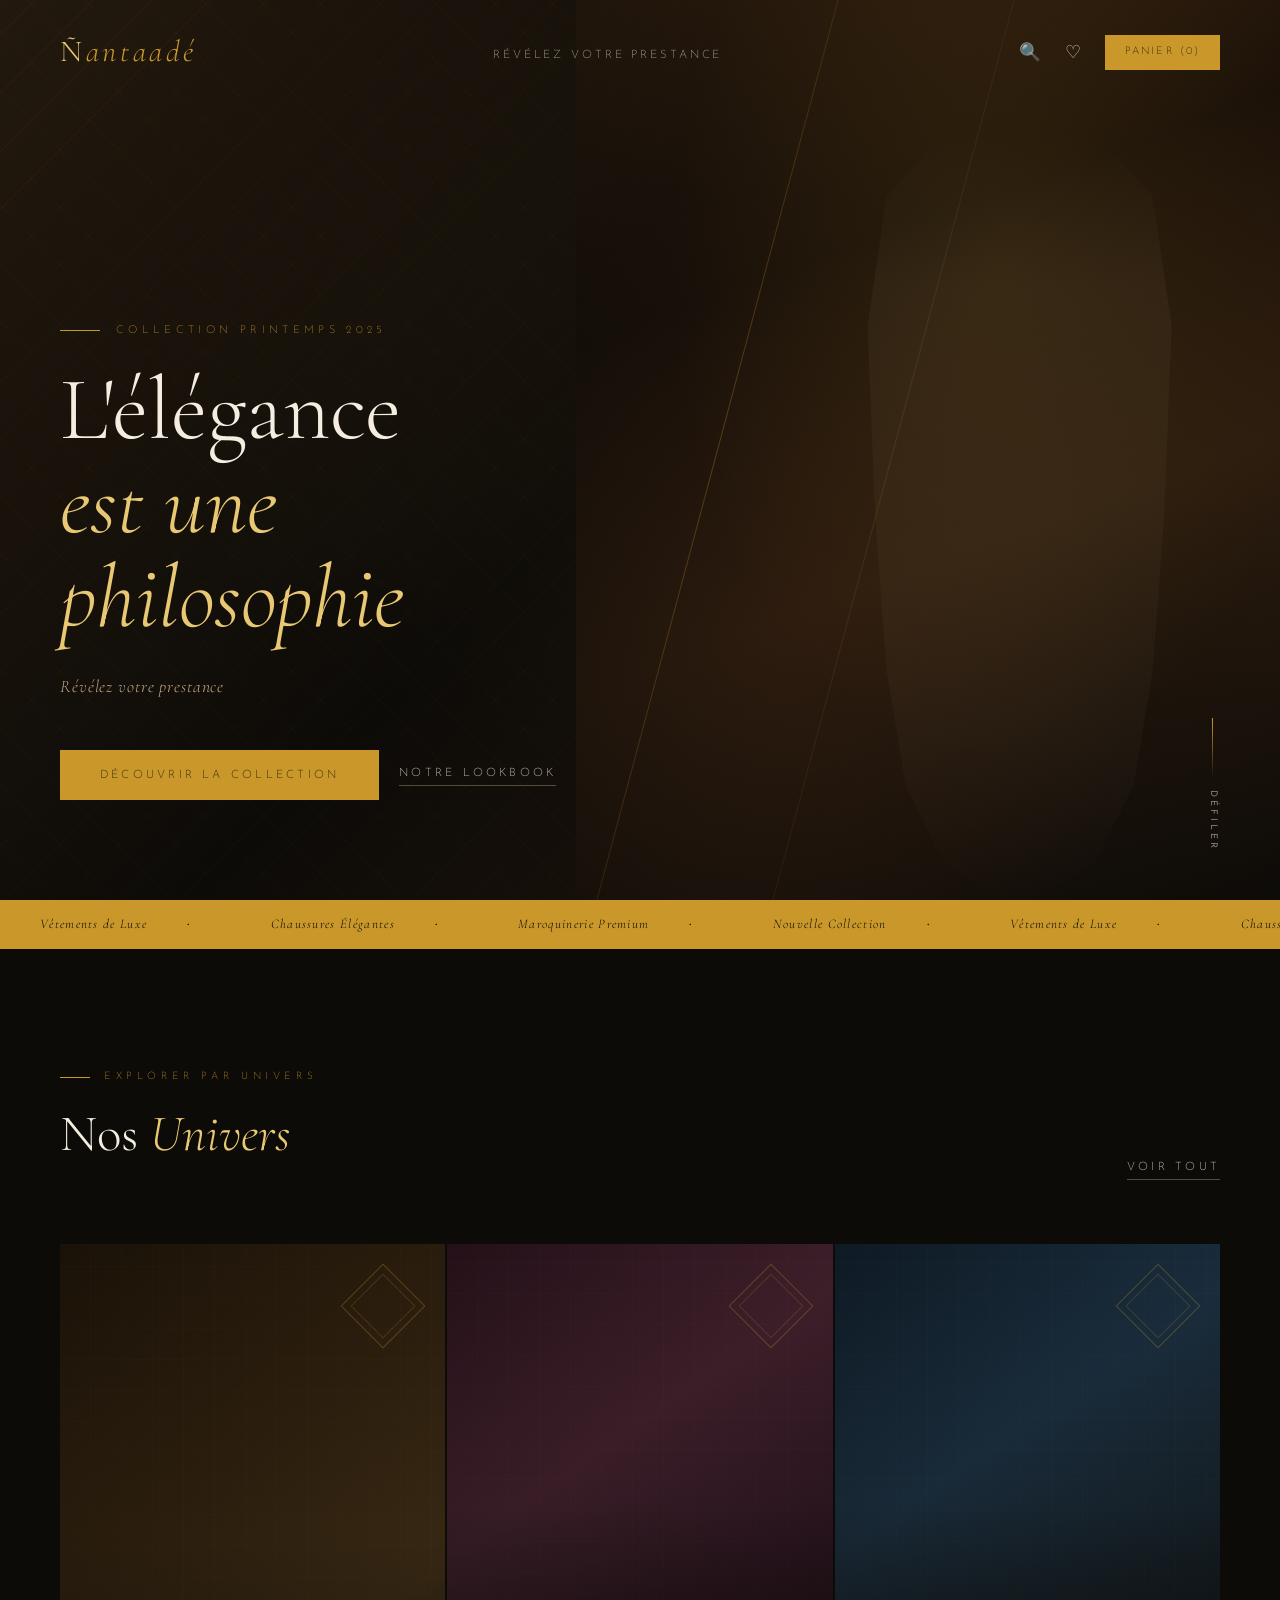
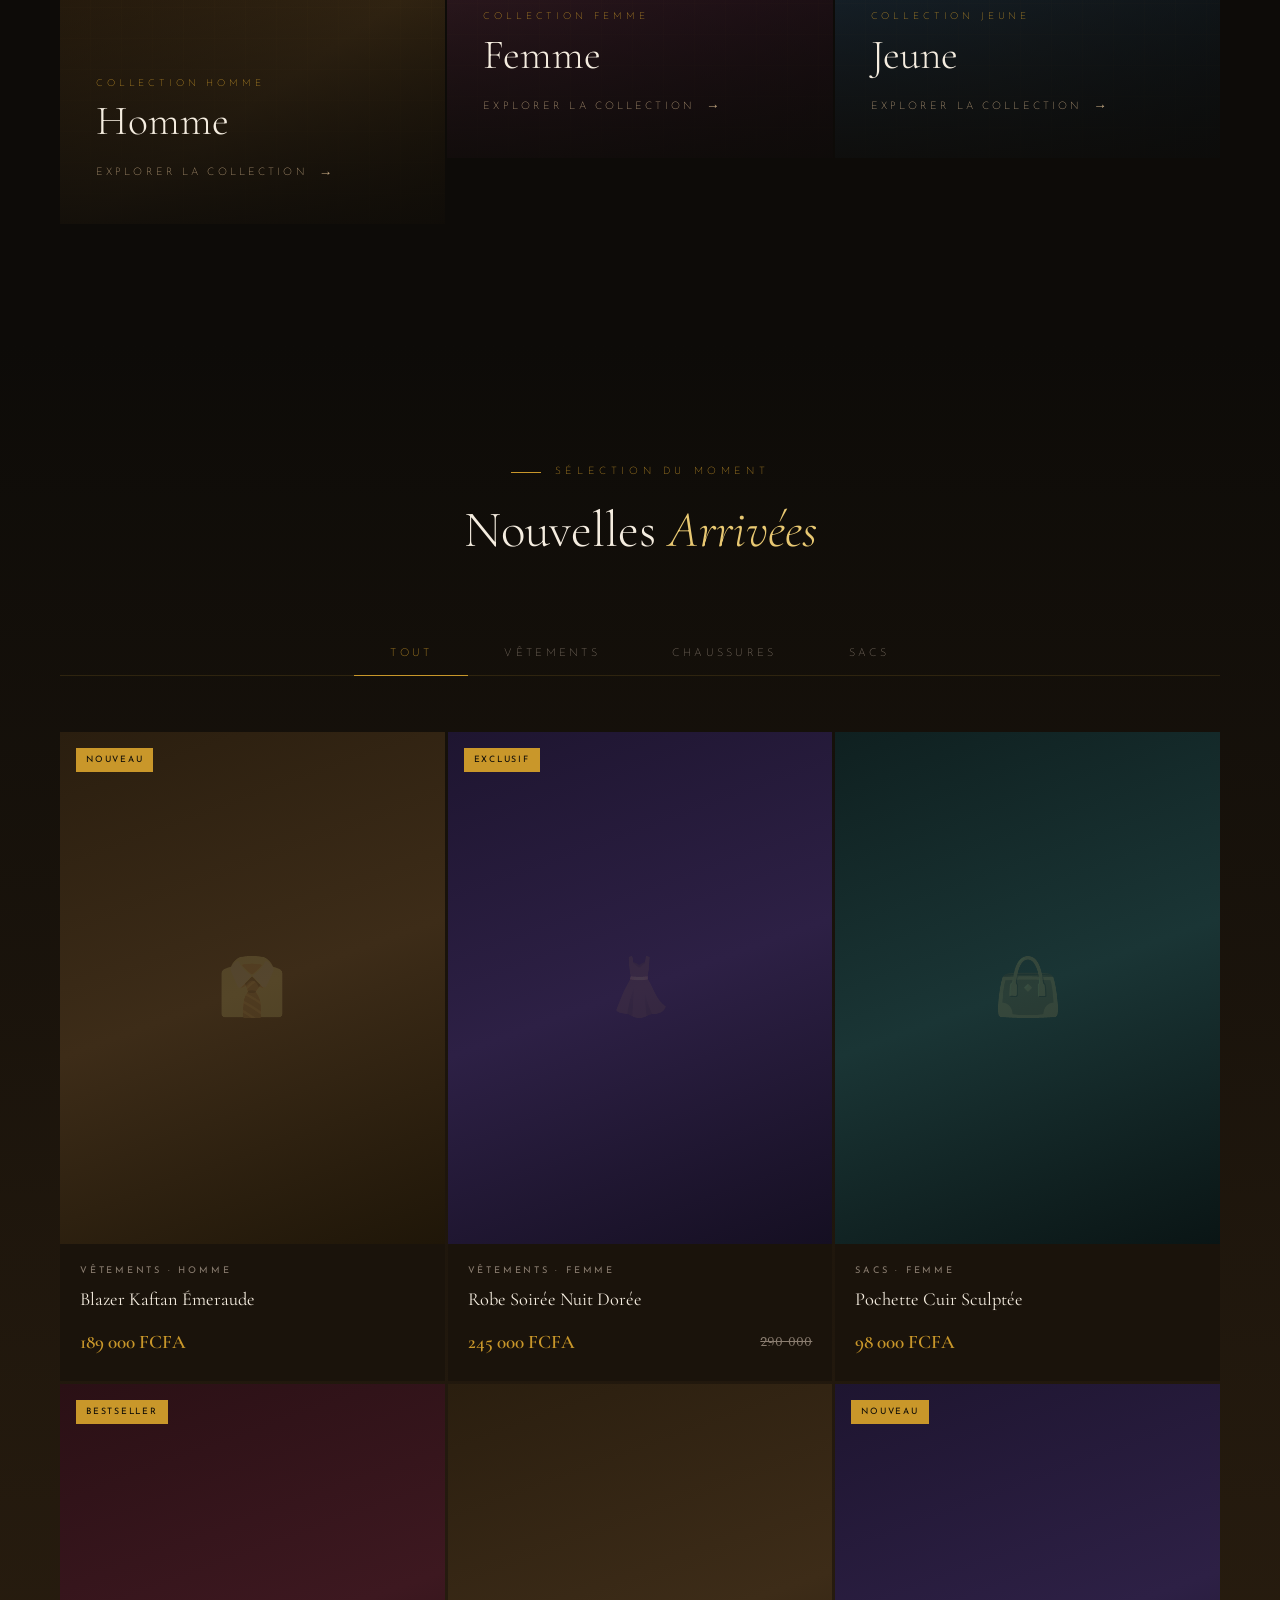
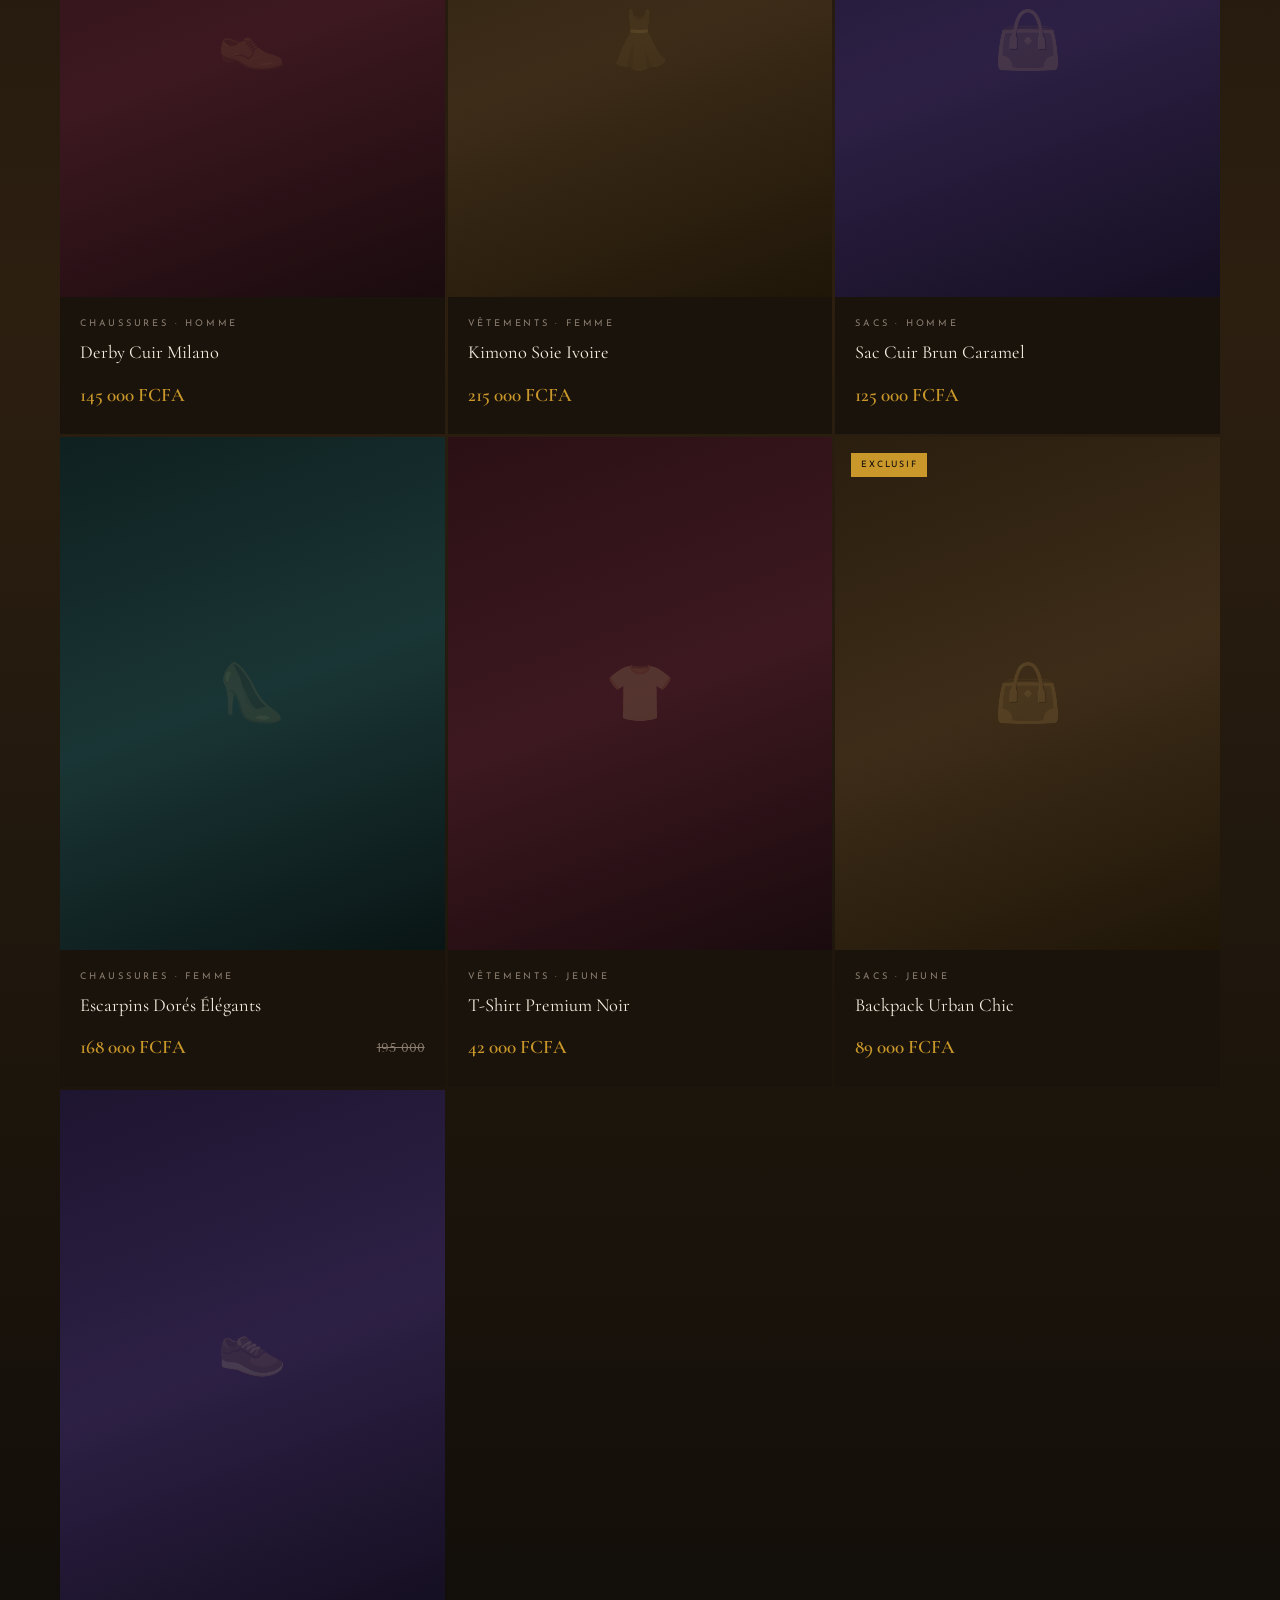
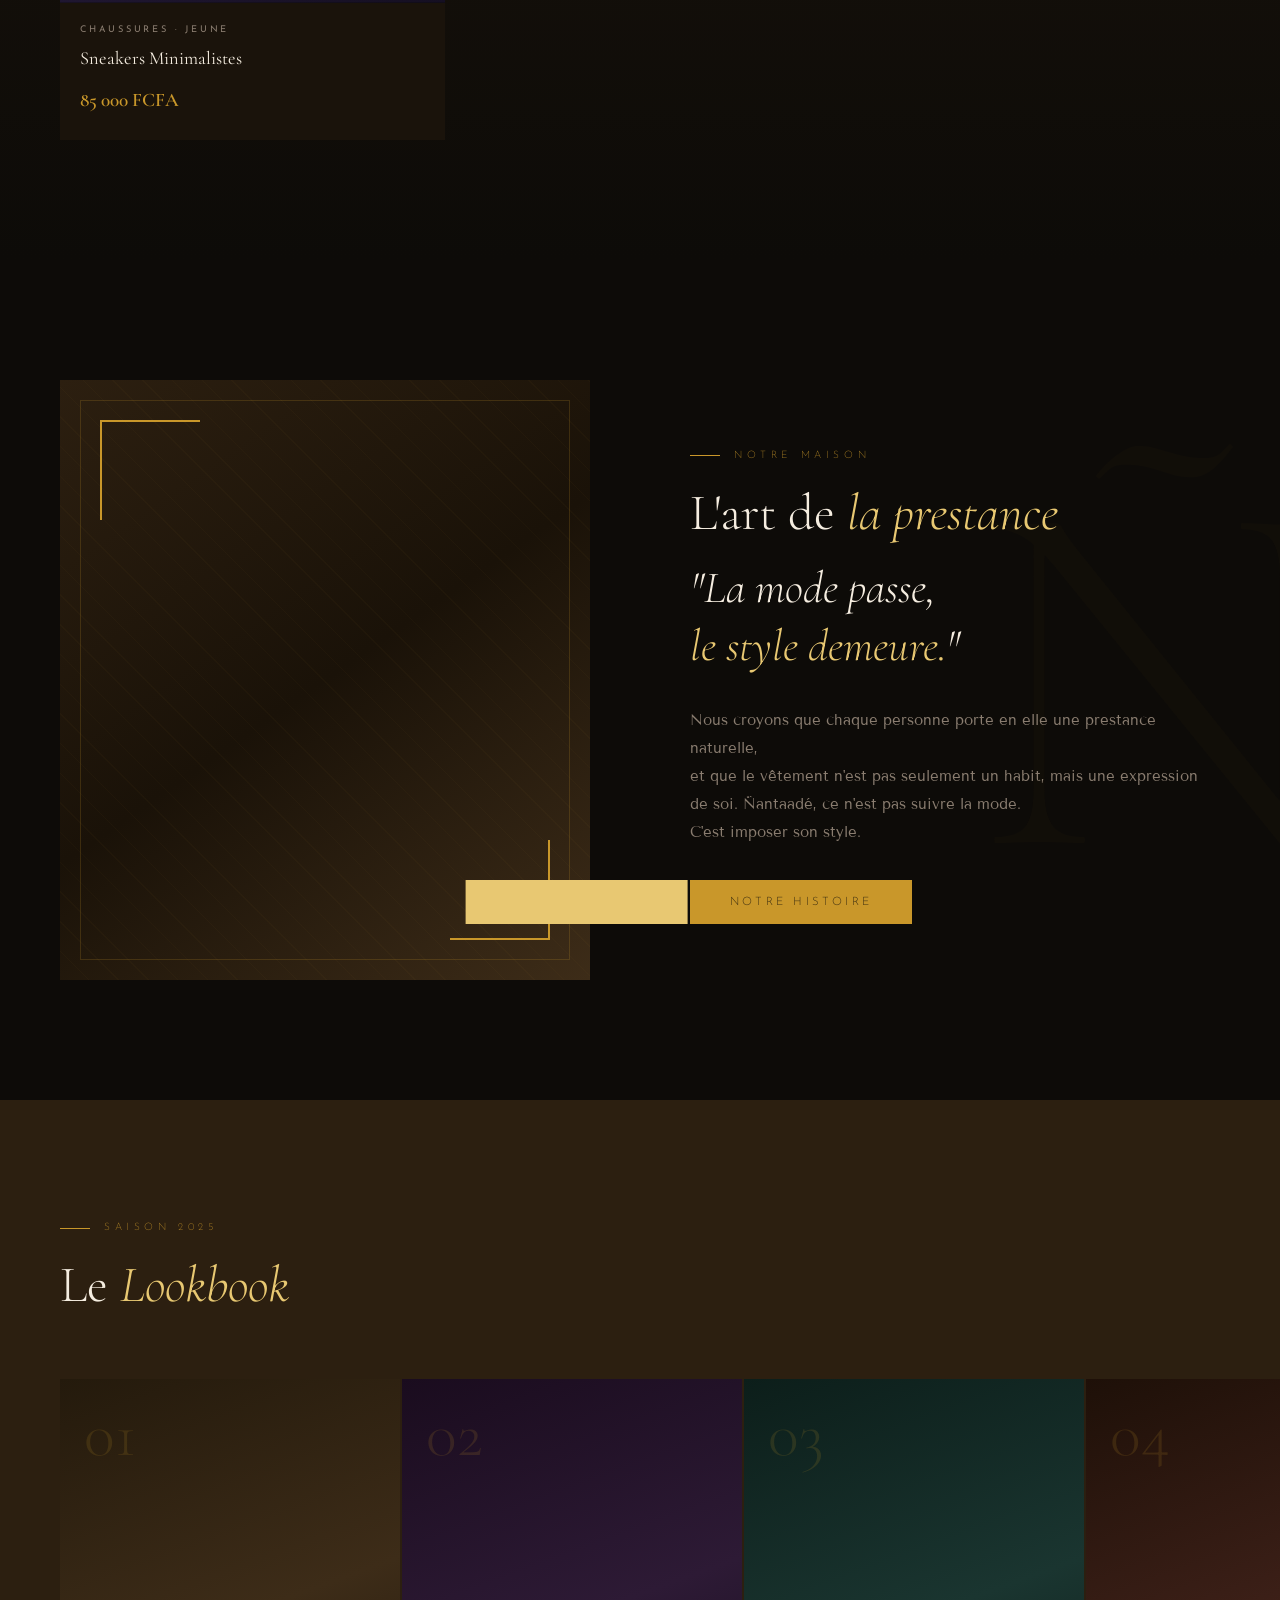
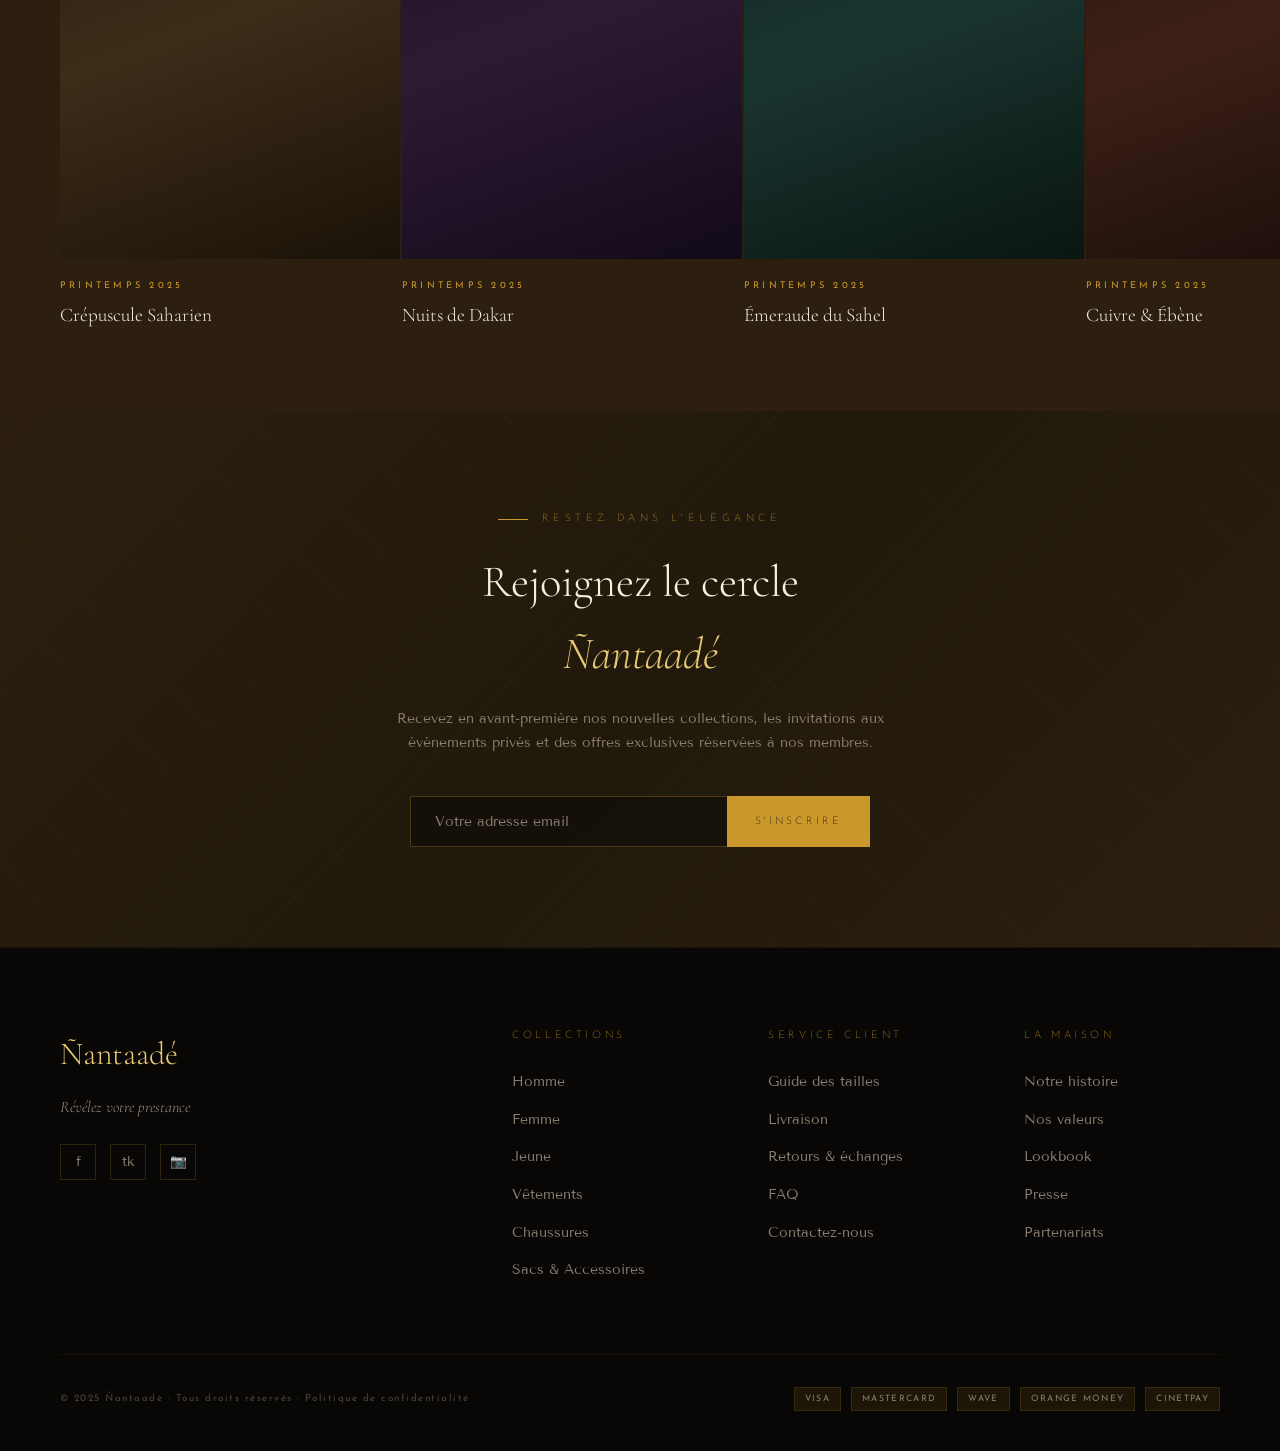
==== index.html @ 2504acd4 "Initial commit: Ñantaadé project" ====
<!DOCTYPE html>
<html lang="fr">
<head>
<meta charset="UTF-8">
<meta name="viewport" content="width=device-width, initial-scale=1.0">
<title>Ñantaadé — Révélez votre prestance</title>
<link href="https://fonts.googleapis.com/css2?family=Cormorant+Garamond:ital,wght@0,300;0,400;0,600;1,300;1,400&family=Tenor+Sans&family=Josefin+Sans:wght@100;200;300&display=swap" rel="stylesheet">
<link rel="stylesheet" href="css/base.css">
<link rel="stylesheet" href="css/main.css">
</head>
<body>

<!-- NAV -->

<!-- NAV -->
<nav id="navbar">
  <a href="#" class="nav-logo">Ñ<span>antaadé</span></a>
  <ul class="nav-links">
    <li><a href="#">Révélez votre prestance</a></li>
  </ul>
  <div class="nav-right">
    <span class="nav-icon">🔍</span>
    <span class="nav-icon">♡</span>
    <a href="#" class="nav-cart"><span>Panier (0)</span></a>
  </div>
</nav>

<!-- HERO -->
<section class="hero">
  <div class="hero-bg"></div>
  <div class="hero-pattern"></div>
  <div class="hero-visual">
    <div class="hero-silhouette"></div>
    <div class="hero-lines"></div>
  </div>
  <div class="hero-content">
    <div class="hero-label">Collection Printemps 2025</div>
    <h1 class="hero-title">
      L'élégance <em>est une<br>philosophie</em>
    </h1>
    <p class="hero-slogan">Révélez votre prestance</p>
    <div class="hero-ctas">
      <a href="#" class="btn-primary"><span>Découvrir la collection</span></a>
      <a href="#" class="btn-secondary">Notre lookbook</a>
    </div>
  </div>
  <div class="hero-scroll">
    <div class="scroll-line"></div>
    <span>Défiler</span>
  </div>
</section>

<!-- MARQUEE -->
<div class="marquee-band">
  <div class="marquee-track">
    <div class="marquee-item">Vêtements de Luxe</div>
    <div class="marquee-item">Chaussures Élégantes</div>
    <div class="marquee-item">Maroquinerie Premium</div>
    <div class="marquee-item">Nouvelle Collection</div>
    <div class="marquee-item">Vêtements de Luxe</div>
    <div class="marquee-item">Chaussures Élégantes</div>
    <div class="marquee-item">Maroquinerie Premium</div>
    <div class="marquee-item">Nouvelle Collection</div>
    <div class="marquee-item">Vêtements de Luxe</div>
    <div class="marquee-item">Chaussures Élégantes</div>
    <div class="marquee-item">Maroquinerie Premium</div>
    <div class="marquee-item">Nouvelle Collection</div>
  </div>
</div>

<!-- CATÉGORIES -->
<section class="categories" id="categories">
  <div class="categories-header">
    <div>
      <div class="section-label">Explorer par univers</div>
      <h2 class="section-title">Nos <em>Univers</em></h2>
    </div>
    <a href="#" class="btn-secondary">Voir tout</a>
  </div>
  <div class="categories-grid">
    <div class="cat-card">
      <div class="cat-bg cat-bg-homme"></div>
      <div class="cat-pattern"></div>
      <div class="cat-overlay"></div>
      <div class="cat-deco"></div>
      <div class="cat-content">
        <div class="cat-tag">Collection Homme</div>
        <div class="cat-name">Homme</div>
        <a href="#collection" class="cat-link" data-filter="homme">Explorer la collection</a>
      </div>
    </div>
    <div class="cat-card">
      <div class="cat-bg cat-bg-femme"></div>
      <div class="cat-pattern"></div>
      <div class="cat-overlay"></div>
      <div class="cat-deco"></div>
      <div class="cat-content">
        <div class="cat-tag">Collection Femme</div>
        <div class="cat-name">Femme</div>
        <a href="#collection" class="cat-link" data-filter="femme">Explorer la collection</a>
      </div>
    </div>
    <div class="cat-card">
      <div class="cat-bg cat-bg-jeune"></div>
      <div class="cat-pattern"></div>
      <div class="cat-overlay"></div>
      <div class="cat-deco"></div>
      <div class="cat-content">
        <div class="cat-tag">Collection Jeune</div>
        <div class="cat-name">Jeune</div>
        <a href="#collection" class="cat-link" data-filter="jeune">Explorer la collection</a>
      </div>
    </div>
  </div>
</section>

<!-- COLLECTION -->
<section class="collection" id="collection">
  <div class="collection-header">
    <div class="section-label" style="justify-content:center">Sélection du moment</div>
    <h2 class="section-title">Nouvelles <em>Arrivées</em></h2>
  </div>
  <div class="collection-tabs">
    <button class="tab-btn active" onclick="setTab(this)" data-category="tout">Tout</button>
    <button class="tab-btn" onclick="setTab(this)" data-category="vetements">Vêtements</button>
    <button class="tab-btn" onclick="setTab(this)" data-category="chaussures">Chaussures</button>
    <button class="tab-btn" onclick="setTab(this)" data-category="sacs">Sacs</button>
  </div>
  <div class="products-grid" id="products-grid">
    <div class="product-card" data-category="vetements" data-gender="homme" id="product-1">
      <div class="product-img">
        <div class="product-img-bg p1"></div>
        <div class="product-icon">👔</div>
        <div class="product-badge">Nouveau</div>
        <div class="product-quick"><span>Aperçu rapide</span></div>
      </div>
      <div class="product-info">
        <div class="product-cat">Vêtements · Homme</div>
        <div class="product-name">Blazer Kaftan Émeraude</div>
        <div class="product-price">
          <span class="price-main">189 000 FCFA</span>
        </div>
      </div>
    </div>
    <div class="product-card" data-category="vetements" data-gender="femme" id="product-2">
      <div class="product-img">
        <div class="product-img-bg p2"></div>
        <div class="product-icon">👗</div>
        <div class="product-badge">Exclusif</div>
        <div class="product-quick"><span>Aperçu rapide</span></div>
      </div>
      <div class="product-info">
        <div class="product-cat">Vêtements · Femme</div>
        <div class="product-name">Robe Soirée Nuit Dorée</div>
        <div class="product-price">
          <span class="price-main">245 000 FCFA</span>
          <span class="price-old">290 000</span>
        </div>
      </div>
    </div>
    <div class="product-card" data-category="sacs" data-gender="femme" id="product-3">
      <div class="product-img">
        <div class="product-img-bg p3"></div>
        <div class="product-icon">👜</div>
        <div class="product-quick"><span>Aperçu rapide</span></div>
      </div>
      <div class="product-info">
        <div class="product-cat">Sacs · Femme</div>
        <div class="product-name">Pochette Cuir Sculptée</div>
        <div class="product-price">
          <span class="price-main">98 000 FCFA</span>
        </div>
      </div>
    </div>
    <div class="product-card" data-category="chaussures" data-gender="homme" id="product-4">
      <div class="product-img">
        <div class="product-img-bg p4"></div>
        <div class="product-icon">👞</div>
        <div class="product-badge">Bestseller</div>
        <div class="product-quick"><span>Aperçu rapide</span></div>
      </div>
      <div class="product-info">
        <div class="product-cat">Chaussures · Homme</div>
        <div class="product-name">Derby Cuir Milano</div>
        <div class="product-price">
          <span class="price-main">145 000 FCFA</span>
        </div>
      </div>
    </div>
    <div class="product-card" data-category="vetements" data-gender="femme" id="product-5">
      <div class="product-img">
        <div class="product-img-bg p1"></div>
        <div class="product-icon">👗</div>
        <div class="product-quick"><span>Aperçu rapide</span></div>
      </div>
      <div class="product-info">
        <div class="product-cat">Vêtements · Femme</div>
        <div class="product-name">Kimono Soie Ivoire</div>
        <div class="product-price">
          <span class="price-main">215 000 FCFA</span>
        </div>
      </div>
    </div>
    <div class="product-card" data-category="sacs" data-gender="homme" id="product-6">
      <div class="product-img">
        <div class="product-img-bg p2"></div>
        <div class="product-icon">👜</div>
        <div class="product-badge">Nouveau</div>
        <div class="product-quick"><span>Aperçu rapide</span></div>
      </div>
      <div class="product-info">
        <div class="product-cat">Sacs · Homme</div>
        <div class="product-name">Sac Cuir Brun Caramel</div>
        <div class="product-price">
          <span class="price-main">125 000 FCFA</span>
        </div>
      </div>
    </div>
    <div class="product-card" data-category="chaussures" data-gender="femme" id="product-7">
      <div class="product-img">
        <div class="product-img-bg p3"></div>
        <div class="product-icon">👠</div>
        <div class="product-quick"><span>Aperçu rapide</span></div>
      </div>
      <div class="product-info">
        <div class="product-cat">Chaussures · Femme</div>
        <div class="product-name">Escarpins Dorés Élégants</div>
        <div class="product-price">
          <span class="price-main">168 000 FCFA</span>
          <span class="price-old">195 000</span>
        </div>
      </div>
    </div>
    <div class="product-card" data-category="vetements" data-gender="jeune" id="product-8">
      <div class="product-img">
        <div class="product-img-bg p4"></div>
        <div class="product-icon">👕</div>
        <div class="product-quick"><span>Aperçu rapide</span></div>
      </div>
      <div class="product-info">
        <div class="product-cat">Vêtements · Jeune</div>
        <div class="product-name">T-Shirt Premium Noir</div>
        <div class="product-price">
          <span class="price-main">42 000 FCFA</span>
        </div>
      </div>
    </div>
    <div class="product-card" data-category="sacs" data-gender="jeune" id="product-9">
      <div class="product-img">
        <div class="product-img-bg p1"></div>
        <div class="product-icon">👜</div>
        <div class="product-badge">Exclusif</div>
        <div class="product-quick"><span>Aperçu rapide</span></div>
      </div>
      <div class="product-info">
        <div class="product-cat">Sacs · Jeune</div>
        <div class="product-name">Backpack Urban Chic</div>
        <div class="product-price">
          <span class="price-main">89 000 FCFA</span>
        </div>
      </div>
    </div>
    <div class="product-card" data-category="chaussures" data-gender="jeune" id="product-10">
      <div class="product-img">
        <div class="product-img-bg p2"></div>
        <div class="product-icon">👟</div>
        <div class="product-quick"><span>Aperçu rapide</span></div>
      </div>
      <div class="product-info">
        <div class="product-cat">Chaussures · Jeune</div>
        <div class="product-name">Sneakers Minimalistes</div>
        <div class="product-price">
          <span class="price-main">85 000 FCFA</span>
        </div>
      </div>
    </div>
  </div>
</section>

<!-- BRAND STORY -->
<section class="brand-story" id="brand-story">
  <div class="story-visual">
    <div class="story-frame">
      <div class="story-frame-pattern"></div>
      <div class="story-frame-br"></div>
    </div>
    <div class="story-accent"></div>
  </div>
  <div class="story-text">
    <div class="section-label">Notre Maison</div>
    <h2 class="section-title">L'art de <em>la prestance</em></h2>
    <p class="story-quote">
      "La mode passe,<br><em>le style demeure.</em>"
    </p>
    <p class="story-body">
      Nous croyons que chaque personne porte en elle une prestance naturelle,<br>et que le vêtement n'est pas seulement un habit, mais une expression de soi. Ñantaadé, ce n'est pas suivre la mode.<br>C'est imposer son style.
    </p>
    <a href="#" class="btn-primary"><span>Notre histoire</span></a>
  </div>
</section>

<!-- LOOKBOOK -->
<section class="lookbook" id="lookbook">
  <div class="lookbook-header">
    <div class="section-label">Saison 2025</div>
    <h2 class="section-title">Le <em>Lookbook</em></h2>
  </div>
  <div class="lookbook-scroll">
    <div class="look-item">
      <div class="look-img">
        <div class="look-img-bg l1"></div>
        <div class="look-number">01</div>
        <div class="look-overlay"></div>
      </div>
      <div class="look-info">
        <div class="look-season">Printemps 2025</div>
        <div class="look-title">Crépuscule Saharien</div>
      </div>
    </div>
    <div class="look-item">
      <div class="look-img">
        <div class="look-img-bg l2"></div>
        <div class="look-number">02</div>
        <div class="look-overlay"></div>
      </div>
      <div class="look-info">
        <div class="look-season">Printemps 2025</div>
        <div class="look-title">Nuits de Dakar</div>
      </div>
    </div>
    <div class="look-item">
      <div class="look-img">
        <div class="look-img-bg l3"></div>
        <div class="look-number">03</div>
        <div class="look-overlay"></div>
      </div>
      <div class="look-info">
        <div class="look-season">Printemps 2025</div>
        <div class="look-title">Émeraude du Sahel</div>
      </div>
    </div>
    <div class="look-item">
      <div class="look-img">
        <div class="look-img-bg l4"></div>
        <div class="look-number">04</div>
        <div class="look-overlay"></div>
      </div>
      <div class="look-info">
        <div class="look-season">Printemps 2025</div>
        <div class="look-title">Cuivre & Ébène</div>
      </div>
    </div>
    <div class="look-item">
      <div class="look-img">
        <div class="look-img-bg l5"></div>
        <div class="look-number">05</div>
        <div class="look-overlay"></div>
      </div>
      <div class="look-info">
        <div class="look-season">Printemps 2025</div>
        <div class="look-title">Minuit Atlantique</div>
      </div>
    </div>
  </div>
</section>

<!-- NEWSLETTER -->
<section class="newsletter">
  <div class="newsletter-content">
    <div class="section-label" style="justify-content:center">Restez dans l'élégance</div>
    <h2 class="newsletter-title">Rejoignez le cercle<br><em style="font-style:italic;color:var(--or-clair)">Ñantaadé</em></h2>
    <p class="newsletter-sub">Recevez en avant-première nos nouvelles collections, les invitations aux événements privés et des offres exclusives réservées à nos membres.</p>
    <div class="newsletter-form">
      <input type="email" class="newsletter-input" placeholder="Votre adresse email">
      <button class="newsletter-btn">S'inscrire</button>
    </div>
  </div>
</section>

<!-- FOOTER -->
<footer>
  <div class="footer-top">
    <div class="footer-logo-block">
      <span class="footer-logo">Ñantaadé</span>
      <p class="footer-slogan">Révélez votre prestance</p>
      <div class="footer-social">
        <a href="https://facebook.com/share/17MYJZ6zmm/?mibextid=wwXIfr" class="social-link">f</a>
        <a href="https://www.tiktok.com/@nantaade?is_from_webapp=1&sender_device=pc" class="social-link">tk</a>
        <a href="https://www.instagram.com/nantaade_sn?igsh=NGMzZGRnajU5eXNn&utm_source=qr" class="social-link">📷</a>
      </div>
    </div>
    <div>
      <div class="footer-col-title">Collections</div>
      <ul class="footer-links">
        <li><a href="#">Homme</a></li>
        <li><a href="#">Femme</a></li>
        <li><a href="#">Jeune</a></li>
        <li><a href="#">Vêtements</a></li>
        <li><a href="#">Chaussures</a></li>
        <li><a href="#">Sacs & Accessoires</a></li>
      </ul>
    </div>
    <div>
      <div class="footer-col-title">Service Client</div>
      <ul class="footer-links">
        <li><a href="#">Guide des tailles</a></li>
        <li><a href="#">Livraison</a></li>
        <li><a href="#">Retours & échanges</a></li>
        <li><a href="#">FAQ</a></li>
        <li><a href="#">Contactez-nous</a></li>
      </ul>
    </div>
    <div>
      <div class="footer-col-title">La Maison</div>
      <ul class="footer-links">
        <li><a href="#">Notre histoire</a></li>
        <li><a href="#">Nos valeurs</a></li>
        <li><a href="#">Lookbook</a></li>
        <li><a href="#">Presse</a></li>
        <li><a href="#">Partenariats</a></li>
      </ul>
    </div>
  </div>
  <div class="footer-bottom">
    <span class="footer-copy">© 2025 Ñantaadé · Tous droits réservés · Politique de confidentialité</span>
    <div class="footer-payment">
      <span class="payment-badge">Visa</span>
      <span class="payment-badge">Mastercard</span>
      <span class="payment-badge">Wave</span>
      <span class="payment-badge">Orange Money</span>
      <span class="payment-badge">Cinetpay</span>
    </div>
  </div>
</footer>

<script src="js/main.js"></script>
</body>
</html>
---- css/base.css ----
/* ============================================================
   ÑANTAADÉ — Base Styles & Design Tokens
   ============================================================ */

*, *::before, *::after { box-sizing: border-box; margin: 0; padding: 0; }

:root {
  /* Palette */
  --noir:       #0d0b08;
  --terre:      #2c1f10;
  --sable:      #c4a882;
  --or:         #c9972a;
  --or-clair:   #e8c872;
  --creme:      #f5ede0;
  --blanc:      #faf8f4;
  --gris-chaud: #8a7d70;
  --accent:     #b05c2a;
  --danger:     #c0392b;
  --success:    #2e7d52;

  /* Typography */
  --font-display: 'Cormorant Garamond', Georgia, serif;
  --font-ui:      'Josefin Sans', 'Helvetica Neue', sans-serif;
  --font-body:    'Tenor Sans', Georgia, serif;

  /* Spacing */
  --space-xs:  8px;
  --space-sm:  16px;
  --space-md:  32px;
  --space-lg:  60px;
  --space-xl:  120px;

  /* Transitions */
  --ease-out:  cubic-bezier(0.16, 1, 0.3, 1);
  --ease-in:   cubic-bezier(0.7, 0, 0.84, 0);
  --duration:  0.4s;

  /* Z-index layers */
  --z-base:    1;
  --z-nav:     1000;
  --z-drawer:  4000;
  --z-overlay: 3999;
  --z-modal:   4500;
  --z-toast:   5000;
  --z-cursor:  9999;
}

html {
  scroll-behavior: smooth;
  -webkit-text-size-adjust: 100%;
}

body {
  background: var(--noir);
  color: var(--creme);
  font-family: var(--font-body);
  font-size: 16px;
  line-height: 1.6;
  overflow-x: hidden;
  -webkit-font-smoothing: antialiased;
  -moz-osx-font-smoothing: grayscale;
}

/* ---- Scrollbar ---- */
::-webkit-scrollbar { width: 6px; height: 6px; }
::-webkit-scrollbar-track { background: var(--noir); }
::-webkit-scrollbar-thumb { background: rgba(201,151,42,0.3); border-radius: 3px; }
::-webkit-scrollbar-thumb:hover { background: var(--or); }

/* ---- Selection ---- */
::selection { background: rgba(201,151,42,0.25); color: var(--or-clair); }

/* ---- Focus visible ---- */
:focus-visible {
  outline: 1px solid var(--or);
  outline-offset: 3px;
}

/* ---- Images ---- */
img {
  max-width: 100%;
  height: auto;
  display: block;
  object-fit: cover;
}

/* ---- Buttons reset ---- */
button { font-family: inherit; }
a { text-decoration: none; }

/* ---- Utility classes ---- */
.sr-only {
  position: absolute; width: 1px; height: 1px;
  padding: 0; margin: -1px; overflow: hidden;
  clip: rect(0,0,0,0); border: 0;
}
.no-scroll { overflow: hidden; }
.text-or { color: var(--or); }
.text-or-clair { color: var(--or-clair); }
.text-gris { color: var(--gris-chaud); }
---- css/main.css ----
/* ============================================================
   ÑANTAADÉ — Main Styles & Layout
   ============================================================ */

/* NAV */
nav {
  position: fixed; top: 0; left: 0; right: 0;
  z-index: 1000;
  display: flex; align-items: center; justify-content: space-between;
  padding: 28px 60px;
  mix-blend-mode: normal;
  transition: background 0.5s, padding 0.4s, backdrop-filter 0.5s;
}
nav.scrolled {
  background: rgba(13,11,8,0.92);
  backdrop-filter: blur(20px);
  padding: 18px 60px;
  border-bottom: 1px solid rgba(201,151,42,0.15);
}
.nav-logo {
  font-family: 'Cormorant Garamond', serif;
  font-size: 1.9rem;
  font-weight: 300;
  letter-spacing: 0.12em;
  color: var(--or-clair);
  text-decoration: none;
  cursor: pointer;
}
.nav-logo span { font-style: italic; color: var(--or); }
.nav-links {
  display: flex; gap: 42px;
  list-style: none;
}
.nav-links a {
  font-family: 'Josefin Sans', sans-serif;
  font-size: 0.72rem;
  font-weight: 200;
  letter-spacing: 0.25em;
  text-transform: uppercase;
  color: var(--creme);
  text-decoration: none;
  opacity: 0.8;
  transition: opacity 0.3s, color 0.3s;
  position: relative;
  cursor: pointer;
}
.nav-links a::after {
  content: '';
  position: absolute; bottom: -4px; left: 0; right: 0;
  height: 1px; background: var(--or);
  transform: scaleX(0);
  transition: transform 0.3s;
  pointer-events: none;
}
.nav-links a:hover { opacity: 1; color: var(--or-clair); }
.nav-links a:hover::after { transform: scaleX(1); }
.nav-right {
  display: flex; align-items: center; gap: 24px;
}
.nav-icon {
  color: var(--creme); opacity: 0.8;
  font-size: 1.1rem; cursor: pointer;
  transition: color 0.3s, opacity 0.3s;
}
.nav-icon:hover { color: var(--or); opacity: 1; }
.nav-cart {
  font-family: 'Josefin Sans', sans-serif;
  font-size: 0.65rem;
  font-weight: 200;
  letter-spacing: 0.2em;
  text-transform: uppercase;
  color: var(--noir);
  background: var(--or);
  padding: 9px 20px;
  text-decoration: none;
  transition: background 0.3s;
  cursor: pointer;
}
.nav-cart:hover { background: var(--or-clair); }

/* HERO */
.hero {
  height: 100vh;
  position: relative;
  display: flex; align-items: flex-end;
  overflow: hidden;
}
.hero-bg {
  position: absolute; inset: 0;
  background:
    linear-gradient(135deg, rgba(44,31,16,0.7) 0%, rgba(13,11,8,0.4) 50%, rgba(176,92,42,0.15) 100%),
    radial-gradient(ellipse at 70% 40%, rgba(201,151,42,0.08) 0%, transparent 60%);
  pointer-events: none;
}
.hero-pattern {
  position: absolute; inset: 0;
  background-image:
    repeating-linear-gradient(45deg, transparent, transparent 40px, rgba(201,151,42,0.03) 40px, rgba(201,151,42,0.03) 41px),
    repeating-linear-gradient(-45deg, transparent, transparent 40px, rgba(201,151,42,0.03) 40px, rgba(201,151,42,0.03) 41px);
  pointer-events: none;
}
.hero-visual {
  position: absolute; top: 0; right: 0;
  width: 55%; height: 100%;
  background:
    linear-gradient(to left, transparent 0%, rgba(13,11,8,0.6) 100%),
    linear-gradient(160deg, #3d2510 0%, #1a1008 30%, #2c1c0e 60%, #0d0b08 100%);
  overflow: hidden;
}
.hero-visual::before {
  content: '';
  position: absolute; inset: 0;
  background: 
    radial-gradient(ellipse at 60% 30%, rgba(201,151,42,0.12) 0%, transparent 55%),
    radial-gradient(ellipse at 30% 70%, rgba(176,92,42,0.1) 0%, transparent 50%);
  pointer-events: none;
}
.hero-silhouette {
  position: absolute;
  bottom: 0; right: 10%;
  width: 380px; height: 85%;
  background: linear-gradient(to bottom, transparent 0%, rgba(196,168,130,0.06) 20%, rgba(196,168,130,0.04) 80%, transparent 100%);
  clip-path: polygon(30% 0%, 70% 0%, 85% 8%, 90% 25%, 88% 50%, 85% 70%, 80% 85%, 70% 95%, 55% 100%, 45% 100%, 30% 95%, 20% 85%, 15% 70%, 12% 50%, 10% 25%, 15% 8%);
  pointer-events: none;
}
.hero-lines {
  position: absolute; top: 0; left: 0; right: 0; bottom: 0;
  overflow: hidden;
}
.hero-lines::before {
  content: '';
  position: absolute;
  top: -50%; left: 20%;
  width: 1px; height: 200%;
  background: linear-gradient(to bottom, transparent, rgba(201,151,42,0.3), transparent);
  transform: rotate(15deg);
  animation: lineFloat 6s ease-in-out infinite alternate;
  pointer-events: none;
}
.hero-lines::after {
  content: '';
  position: absolute;
  top: -50%; left: 45%;
  width: 1px; height: 200%;
  background: linear-gradient(to bottom, transparent, rgba(201,151,42,0.15), transparent);
  transform: rotate(15deg);
  animation: lineFloat 8s ease-in-out infinite alternate-reverse;
  pointer-events: none;
}
@keyframes lineFloat {
  from { transform: rotate(15deg) translateY(-20px); }
  to { transform: rotate(15deg) translateY(20px); }
}

.hero-content {
  position: relative; z-index: 2;
  padding: 0 60px 100px;
  max-width: 640px;
  animation: heroIn 1.4s cubic-bezier(0.16, 1, 0.3, 1) both;
}
@keyframes heroIn {
  from { opacity: 0; transform: translateY(40px); }
  to { opacity: 1; transform: translateY(0); }
}
.hero-label {
  font-family: 'Josefin Sans', sans-serif;
  font-size: 0.68rem;
  font-weight: 200;
  letter-spacing: 0.4em;
  text-transform: uppercase;
  color: var(--or);
  margin-bottom: 24px;
  display: flex; align-items: center; gap: 16px;
  animation: heroIn 1.4s 0.2s cubic-bezier(0.16, 1, 0.3, 1) both;
}
.hero-label::before {
  content: '';
  width: 40px; height: 1px;
  background: var(--or);
}
.hero-title {
  font-family: 'Cormorant Garamond', serif;
  font-size: clamp(3.5rem, 7vw, 6rem);
  font-weight: 300;
  line-height: 1.05;
  margin-bottom: 28px;
  animation: heroIn 1.4s 0.35s cubic-bezier(0.16, 1, 0.3, 1) both;
}
.hero-title em {
  font-style: italic;
  color: var(--or-clair);
  display: block;
}
.hero-slogan {
  font-family: 'Cormorant Garamond', serif;
  font-size: 1.1rem;
  font-weight: 300;
  font-style: italic;
  color: var(--sable);
  margin-bottom: 48px;
  letter-spacing: 0.05em;
  animation: heroIn 1.4s 0.5s cubic-bezier(0.16, 1, 0.3, 1) both;
}
.hero-ctas {
  display: flex; gap: 20px; align-items: center;
  animation: heroIn 1.4s 0.65s cubic-bezier(0.16, 1, 0.3, 1) both;
}
.btn-primary {
  font-family: 'Josefin Sans', sans-serif;
  font-size: 0.72rem;
  font-weight: 200;
  letter-spacing: 0.28em;
  text-transform: uppercase;
  color: var(--noir);
  background: var(--or);
  padding: 16px 40px;
  text-decoration: none;
  position: relative;
  overflow: hidden;
  transition: color 0.4s;
  cursor: pointer;
}
.btn-primary::before {
  content: '';
  position: absolute; inset: 0;
  background: var(--or-clair);
  transform: translateX(-101%);
  transition: transform 0.4s cubic-bezier(0.16, 1, 0.3, 1);
}
.btn-primary:hover::before { transform: translateX(0); }
.btn-primary span { position: relative; z-index: 1; }
.btn-secondary {
  font-family: 'Josefin Sans', sans-serif;
  font-size: 0.72rem;
  font-weight: 200;
  letter-spacing: 0.28em;
  text-transform: uppercase;
  color: var(--creme);
  text-decoration: none;
  border-bottom: 1px solid rgba(196,168,130,0.4);
  padding-bottom: 3px;
  transition: color 0.3s, border-color 0.3s;
  cursor: pointer;
}
.btn-secondary:hover { color: var(--or-clair); border-color: var(--or); }

/* HERO SCROLL INDICATOR */
.hero-scroll {
  position: absolute; bottom: 48px; right: 60px;
  display: flex; flex-direction: column; align-items: center; gap: 12px;
  z-index: 2;
  animation: heroIn 1.4s 0.9s cubic-bezier(0.16, 1, 0.3, 1) both;
}
.hero-scroll span {
  font-family: 'Josefin Sans', sans-serif;
  font-size: 0.58rem;
  letter-spacing: 0.35em;
  text-transform: uppercase;
  color: var(--gris-chaud);
  writing-mode: vertical-rl;
}
.scroll-line {
  width: 1px; height: 60px;
  background: linear-gradient(to bottom, var(--or), transparent);
  animation: scrollPulse 2s ease-in-out infinite;
}
@keyframes scrollPulse {
  0%, 100% { opacity: 0.4; transform: scaleY(1); }
  50% { opacity: 1; transform: scaleY(1.1); }
}

/* MARQUEE BAND */
.marquee-band {
  background: var(--or);
  padding: 14px 0;
  overflow: hidden;
  display: flex;
}
.marquee-track {
  display: flex; gap: 0;
  animation: marquee 20s linear infinite;
  white-space: nowrap;
}
.marquee-item {
  font-family: 'Cormorant Garamond', serif;
  font-size: 0.82rem;
  font-weight: 300;
  font-style: italic;
  letter-spacing: 0.1em;
  color: var(--noir);
  padding: 0 40px;
  display: flex; align-items: center; gap: 40px;
}
.marquee-item::after {
  content: '◆';
  font-size: 0.5rem;
}
@keyframes marquee {
  from { transform: translateX(0); }
  to { transform: translateX(-50%); }
}

/* SECTION TITRE */
.section-label {
  font-family: 'Josefin Sans', sans-serif;
  font-size: 0.64rem;
  font-weight: 200;
  letter-spacing: 0.45em;
  text-transform: uppercase;
  color: var(--or);
  display: flex; align-items: center; gap: 14px;
  margin-bottom: 20px;
}
.section-label::before {
  content: ''; width: 30px; height: 1px;
  background: var(--or);
}
.section-title {
  font-family: 'Cormorant Garamond', serif;
  font-size: clamp(2rem, 4vw, 3.5rem);
  font-weight: 300;
  line-height: 1.15;
  margin-bottom: 16px;
}
.section-title em {
  font-style: italic;
  color: var(--or-clair);
}

/* CATÉGORIES */
.categories {
  padding: 120px 60px;
  background: var(--noir);
}
.categories-header {
  display: flex; justify-content: space-between; align-items: flex-end;
  margin-bottom: 64px;
}
.categories-grid {
  display: grid;
  grid-template-columns: 1fr 1fr 1fr;
  gap: 2px;
}
.cat-card {
  position: relative;
  aspect-ratio: 3/4;
  overflow: hidden;
  cursor: pointer;
}
.cat-card:first-child {
  grid-row: span 1;
  aspect-ratio: auto;
  height: 580px;
}
.cat-bg {
  position: absolute; inset: 0;
  transition: transform 0.8s cubic-bezier(0.16, 1, 0.3, 1);
}
.cat-card:hover .cat-bg { transform: scale(1.06); }
.cat-bg-homme {
  background: linear-gradient(145deg, #1a1208 0%, #2d1f0e 40%, #3d2c15 70%, #1f1609 100%);
}
.cat-bg-femme {
  background: linear-gradient(145deg, #241018 0%, #3d1f2a 40%, #2c1520 70%, #180c12 100%);
}
.cat-bg-jeune {
  background: linear-gradient(145deg, #0e1a24 0%, #1a2d3d 40%, #152028 70%, #0a1218 100%);
}
.cat-overlay {
  position: absolute; inset: 0;
  background: linear-gradient(to top, rgba(13,11,8,0.85) 0%, rgba(13,11,8,0.1) 50%, transparent 100%);
  transition: background 0.5s;
  pointer-events: none;
}
.cat-card:hover .cat-overlay {
  background: linear-gradient(to top, rgba(13,11,8,0.75) 0%, rgba(13,11,8,0.15) 40%, rgba(201,151,42,0.05) 100%);
}
.cat-deco {
  position: absolute; top: 32px; right: 32px;
  width: 60px; height: 60px;
  border: 1px solid rgba(201,151,42,0.3);
  transform: rotate(45deg);
  transition: transform 0.5s, border-color 0.3s;
  pointer-events: none;
}
.cat-card:hover .cat-deco {
  transform: rotate(90deg);
  border-color: rgba(201,151,42,0.7);
}
.cat-deco::before {
  content: '';
  position: absolute; inset: 6px;
  border: 1px solid rgba(201,151,42,0.2);
  pointer-events: none;
}
.cat-pattern {
  position: absolute; inset: 0;
  background-image:
    repeating-linear-gradient(0deg, transparent, transparent 30px, rgba(201,151,42,0.02) 30px, rgba(201,151,42,0.02) 31px),
    repeating-linear-gradient(90deg, transparent, transparent 30px, rgba(201,151,42,0.02) 30px, rgba(201,151,42,0.02) 31px);
  pointer-events: none;
}
.cat-content {
  position: absolute; bottom: 40px; left: 36px; right: 36px;
  z-index: 2;
}
.cat-tag {
  font-family: 'Josefin Sans', sans-serif;
  font-size: 0.6rem;
  font-weight: 200;
  letter-spacing: 0.4em;
  text-transform: uppercase;
  color: var(--or);
  margin-bottom: 10px;
}
.cat-name {
  font-family: 'Cormorant Garamond', serif;
  font-size: 2.6rem;
  font-weight: 300;
  color: var(--creme);
  line-height: 1;
  margin-bottom: 20px;
  transition: color 0.3s;
}
.cat-card:hover .cat-name { color: var(--or-clair); }
.cat-link {
  font-family: 'Josefin Sans', sans-serif;
  font-size: 0.65rem;
  font-weight: 200;
  letter-spacing: 0.3em;
  text-transform: uppercase;
  color: var(--sable);
  text-decoration: none;
  display: flex; align-items: center; gap: 12px;
  transition: color 0.3s, gap 0.3s;
}
.cat-link::after {
  content: '→';
  font-size: 0.85rem;
  transition: transform 0.3s;
}
.cat-card:hover .cat-link { color: var(--or); gap: 18px; }
.cat-card:hover .cat-link::after { transform: translateX(4px); }

/* COLLECTION */
.collection {
  padding: 120px 60px;
  background: linear-gradient(to bottom, var(--noir), var(--terre) 50%, var(--noir));
}
.collection-header {
  text-align: center; margin-bottom: 72px;
}
.collection-tabs {
  display: flex; justify-content: center; gap: 0;
  margin-bottom: 56px;
  border-bottom: 1px solid rgba(201,151,42,0.15);
}
.tab-btn {
  font-family: 'Josefin Sans', sans-serif;
  font-size: 0.68rem;
  font-weight: 200;
  letter-spacing: 0.3em;
  text-transform: uppercase;
  color: var(--gris-chaud);
  background: none;
  border: none;
  padding: 16px 36px;
  cursor: pointer;
  transition: color 0.3s;
  position: relative;
}
.tab-btn.active { color: var(--or); }
.tab-btn.active::after {
  content: '';
  position: absolute; bottom: -1px; left: 0; right: 0;
  height: 1px; background: var(--or);
  pointer-events: none;
}
.tab-btn:hover { color: var(--creme); }

.products-grid {
  display: grid;
  grid-template-columns: repeat(4, 1fr);
  gap: 3px;
  animation: fadeIn 0.4s ease-in;
}
@keyframes fadeIn {
  from { opacity: 0; }
  to { opacity: 1; }
}
.product-card.hidden { display: none !important; }
.product-card {
  position: relative;
  cursor: pointer;
  overflow: hidden;
  background: var(--terre);
}
.product-img {
  aspect-ratio: 3/4;
  position: relative;
  overflow: hidden;
}
.product-img-bg {
  position: absolute; inset: 0;
  transition: transform 0.7s cubic-bezier(0.16, 1, 0.3, 1);
  pointer-events: none;
}
.product-card:hover .product-img-bg { transform: scale(1.07); }
.p1 { background: linear-gradient(160deg, #2a1e0f 0%, #3d2c18 50%, #1f1608 100%); }
.p2 { background: linear-gradient(160deg, #1e1530 0%, #2d2045 50%, #150f22 100%); }
.p3 { background: linear-gradient(160deg, #0f2020 0%, #1a3535 50%, #0a1515 100%); }
.p4 { background: linear-gradient(160deg, #2a1015 0%, #3d1820 50%, #1a0b0e 100%); }
.product-icon {
  position: absolute;
  top: 50%; left: 50%;
  transform: translate(-50%, -50%);
  font-size: 3.5rem;
  opacity: 0.12;
  filter: sepia(1) saturate(2);
  transition: opacity 0.4s, transform 0.4s;
  pointer-events: none;
}
.product-card:hover .product-icon { opacity: 0.06; transform: translate(-50%, -50%) scale(1.2); }
.product-quick {
  position: absolute;
  bottom: 0; left: 0; right: 0;
  background: rgba(13,11,8,0.9);
  backdrop-filter: blur(10px);
  padding: 14px;
  text-align: center;
  transform: translateY(100%);
  transition: transform 0.4s cubic-bezier(0.16, 1, 0.3, 1);
}
.product-card:hover .product-quick { transform: translateY(0); }
.product-quick span {
  font-family: 'Josefin Sans', sans-serif;
  font-size: 0.62rem;
  letter-spacing: 0.3em;
  text-transform: uppercase;
  color: var(--or);
}
.product-badge {
  position: absolute; top: 16px; left: 16px;
  font-family: 'Josefin Sans', sans-serif;
  font-size: 0.55rem;
  letter-spacing: 0.2em;
  text-transform: uppercase;
  color: var(--noir);
  background: var(--or);
  padding: 5px 10px;
}
.product-info {
  padding: 20px 20px 24px;
  background: rgba(22,17,10,0.8);
}
.product-cat {
  font-family: 'Josefin Sans', sans-serif;
  font-size: 0.58rem;
  letter-spacing: 0.3em;
  text-transform: uppercase;
  color: var(--gris-chaud);
  margin-bottom: 6px;
}
.product-name {
  font-family: 'Cormorant Garamond', serif;
  font-size: 1.15rem;
  font-weight: 400;
  color: var(--creme);
  margin-bottom: 12px;
  transition: color 0.3s;
}
.product-card:hover .product-name { color: var(--or-clair); }
.product-price {
  display: flex; justify-content: space-between; align-items: center;
}
.price-main {
  font-family: 'Cormorant Garamond', serif;
  font-size: 1.2rem;
  font-weight: 600;
  color: var(--or);
}
.price-old {
  font-family: 'Tenor Sans', sans-serif;
  font-size: 0.8rem;
  color: var(--gris-chaud);
  text-decoration: line-through;
}

/* BRAND STORY */
.brand-story {
  padding: 120px 60px;
  display: grid;
  grid-template-columns: 1fr 1fr;
  gap: 100px;
  align-items: center;
  background: var(--noir);
  position: relative;
}
.brand-story::before {
  content: 'Ñ';
  position: absolute;
  font-family: 'Cormorant Garamond', serif;
  font-size: 40vw;
  font-weight: 300;
  color: rgba(201,151,42,0.02);
  right: -5%;
  top: 50%;
  transform: translateY(-50%);
  line-height: 1;
  pointer-events: none;
  user-select: none;
}
.story-visual {
  position: relative;
  height: 600px;
}
.story-frame {
  position: absolute;
  inset: 0;
  background: linear-gradient(145deg, #2c1f10 0%, #1a1208 50%, #3d2c18 100%);
  overflow: hidden;
  pointer-events: none;
}
.story-frame::before {
  content: '';
  position: absolute; inset: 20px;
  border: 1px solid rgba(201,151,42,0.2);
  pointer-events: none;
}
.story-frame::after {
  content: '';
  position: absolute;
  top: 40px; left: 40px;
  width: 100px; height: 100px;
  border-top: 2px solid var(--or);
  border-left: 2px solid var(--or);
  pointer-events: none;
}
.story-frame-br {
  position: absolute;
  bottom: 40px; right: 40px;
  width: 100px; height: 100px;
  border-bottom: 2px solid var(--or);
  border-right: 2px solid var(--or);
  pointer-events: none;
}
.story-frame-pattern {
  position: absolute; inset: 0;
  background-image:
    repeating-linear-gradient(45deg, transparent, transparent 20px, rgba(201,151,42,0.03) 20px, rgba(201,151,42,0.03) 21px);
  pointer-events: none;
}
.story-accent {
  position: absolute;
  bottom: -30px; right: -30px;
  width: 200px; height: 200px;
  background: rgba(201,151,42,0.08);
  border: 1px solid rgba(201,151,42,0.2);
  z-index: -1;
  pointer-events: none;
}
.story-text { position: relative; z-index: 1; }
.story-quote {
  font-family: 'Cormorant Garamond', serif;
  font-size: 2.8rem;
  font-weight: 300;
  font-style: italic;
  line-height: 1.3;
  color: var(--creme);
  margin-bottom: 32px;
}
.story-quote em { color: var(--or-clair); font-style: italic; }
.story-body {
  font-family: 'Tenor Sans', sans-serif;
  font-size: 0.92rem;
  line-height: 1.9;
  color: var(--gris-chaud);
  margin-bottom: 40px;
}

/* LOOKBOOK */
.lookbook {
  padding: 120px 0 0;
  background: var(--terre);
}
.lookbook-header {
  padding: 0 60px;
  margin-bottom: 64px;
}
.lookbook-scroll {
  display: flex; gap: 2px;
  overflow-x: auto;
  padding: 0 60px 60px;
  scrollbar-width: none;
}
.lookbook-scroll::-webkit-scrollbar { display: none; }
.look-item {
  flex: 0 0 340px;
  position: relative;
  cursor: pointer;
  overflow: hidden;
}
.look-img {
  height: 480px;
  position: relative;
  overflow: hidden;
  transition: transform 0.1s;
}
.look-img-bg {
  position: absolute; inset: 0;
  transition: transform 0.7s cubic-bezier(0.16, 1, 0.3, 1);
  pointer-events: none;
}
.look-item:hover .look-img-bg { transform: scale(1.06); }
.l1 { background: linear-gradient(160deg, #241a0c, #3d2c18, #1a1208); }
.l2 { background: linear-gradient(160deg, #1a0c1e, #2d1a35, #120a18); }
.l3 { background: linear-gradient(160deg, #0c1e1a, #1a3530, #0a1512); }
.l4 { background: linear-gradient(160deg, #1e1008, #3d2018, #180c08); }
.l5 { background: linear-gradient(160deg, #080e1e, #121a35, #060b18); }
.look-number {
  position: absolute; top: 24px; left: 24px;
  font-family: 'Cormorant Garamond', serif;
  font-size: 4rem;
  font-weight: 300;
  color: rgba(201,151,42,0.15);
  line-height: 1;
  pointer-events: none;
}
.look-overlay {
  position: absolute; inset: 0;
  background: linear-gradient(to top, rgba(13,11,8,0.8) 0%, transparent 50%);
  opacity: 0;
  transition: opacity 0.4s;
  pointer-events: none;
}
.look-item:hover .look-overlay { opacity: 1; }
.look-info {
  padding: 20px 0;
  background: var(--terre);
}
.look-season {
  font-family: 'Josefin Sans', sans-serif;
  font-size: 0.58rem;
  letter-spacing: 0.35em;
  text-transform: uppercase;
  color: var(--or);
  margin-bottom: 6px;
}
.look-title {
  font-family: 'Cormorant Garamond', serif;
  font-size: 1.2rem;
  font-weight: 300;
  color: var(--creme);
}

/* NEWSLETTER */
.newsletter {
  padding: 100px 60px;
  background: linear-gradient(135deg, var(--terre) 0%, rgba(201,151,42,0.1) 50%, var(--terre) 100%);
  text-align: center;
  position: relative;
  overflow: hidden;
}
.newsletter::before {
  content: '';
  position: absolute; inset: 0;
  background-image:
    repeating-linear-gradient(45deg, transparent, transparent 60px, rgba(201,151,42,0.02) 60px, rgba(201,151,42,0.02) 61px),
    repeating-linear-gradient(-45deg, transparent, transparent 60px, rgba(201,151,42,0.02) 60px, rgba(201,151,42,0.02) 61px);
  pointer-events: none;
}
.newsletter-content { position: relative; z-index: 1; max-width: 560px; margin: 0 auto; }
.newsletter-title {
  font-family: 'Cormorant Garamond', serif;
  font-size: 2.8rem;
  font-weight: 300;
  color: var(--creme);
  margin-bottom: 16px;
}
.newsletter-sub {
  font-family: 'Tenor Sans', sans-serif;
  font-size: 0.9rem;
  color: var(--gris-chaud);
  margin-bottom: 40px;
  line-height: 1.7;
}
.newsletter-form {
  display: flex; gap: 0;
  max-width: 460px; margin: 0 auto;
}
.newsletter-input {
  flex: 1;
  background: rgba(13,11,8,0.6);
  border: 1px solid rgba(201,151,42,0.3);
  border-right: none;
  color: var(--creme);
  padding: 16px 24px;
  font-family: 'Tenor Sans', sans-serif;
  font-size: 0.85rem;
  outline: none;
  transition: border-color 0.3s;
}
.newsletter-input::placeholder { color: var(--gris-chaud); }
.newsletter-input:focus { border-color: var(--or); }
.newsletter-btn {
  background: var(--or);
  border: none;
  color: var(--noir);
  font-family: 'Josefin Sans', sans-serif;
  font-size: 0.65rem;
  font-weight: 200;
  letter-spacing: 0.3em;
  text-transform: uppercase;
  padding: 16px 28px;
  cursor: pointer;
  transition: background 0.3s;
  white-space: nowrap;
}
.newsletter-btn:hover { background: var(--or-clair); }

/* FOOTER */
footer {
  background: #080705;
  padding: 80px 60px 40px;
  border-top: 1px solid rgba(201,151,42,0.1);
}
.footer-top {
  display: grid;
  grid-template-columns: 2fr 1fr 1fr 1fr;
  gap: 60px;
  margin-bottom: 60px;
}
.footer-logo {
  font-family: 'Cormorant Garamond', serif;
  font-size: 2rem;
  font-weight: 300;
  color: var(--or-clair);
  margin-bottom: 16px;
  display: block;
}
.footer-slogan {
  font-family: 'Cormorant Garamond', serif;
  font-style: italic;
  font-size: 1rem;
  color: var(--gris-chaud);
  margin-bottom: 24px;
}
.footer-social {
  display: flex; gap: 14px;
}
.social-link {
  width: 36px; height: 36px;
  border: 1px solid rgba(201,151,42,0.2);
  display: flex; align-items: center; justify-content: center;
  font-size: 0.85rem;
  color: var(--gris-chaud);
  text-decoration: none;
  transition: border-color 0.3s, color 0.3s, background 0.3s;
}
.social-link:hover {
  border-color: var(--or);
  color: var(--or);
  background: rgba(201,151,42,0.08);
}
.footer-col-title {
  font-family: 'Josefin Sans', sans-serif;
  font-size: 0.65rem;
  font-weight: 200;
  letter-spacing: 0.35em;
  text-transform: uppercase;
  color: var(--or);
  margin-bottom: 24px;
}
.footer-links { list-style: none; }
.footer-links li { margin-bottom: 12px; }
.footer-links a {
  font-family: 'Tenor Sans', sans-serif;
  font-size: 0.85rem;
  color: var(--gris-chaud);
  text-decoration: none;
  transition: color 0.3s;
}
.footer-links a:hover { color: var(--or-clair); }
.footer-bottom {
  padding-top: 32px;
  border-top: 1px solid rgba(201,151,42,0.08);
  display: flex; justify-content: space-between; align-items: center;
}
.footer-copy {
  font-family: 'Josefin Sans', sans-serif;
  font-size: 0.62rem;
  letter-spacing: 0.15em;
  color: rgba(138,125,112,0.5);
}
.footer-payment {
  display: flex; gap: 10px; align-items: center;
}
.payment-badge {
  background: rgba(201,151,42,0.1);
  border: 1px solid rgba(201,151,42,0.15);
  padding: 4px 10px;
  font-family: 'Josefin Sans', sans-serif;
  font-size: 0.55rem;
  letter-spacing: 0.15em;
  text-transform: uppercase;
  color: var(--gris-chaud);
}

/* RESPONSIVE DESIGN */
@media (max-width: 1440px) {
  .products-grid { grid-template-columns: repeat(3, 1fr); }
}
@media (max-width: 1024px) {
  nav { padding: 22px 30px; }
  nav.scrolled { padding: 14px 30px; }
  .nav-links { display: none; }
  .hero-content { padding: 0 30px 80px; max-width: 100%; }
  .hero-visual { width: 50%; }
  .hero-scroll { display: none; }
  .categories { padding: 80px 30px; }
  .categories-grid { grid-template-columns: 1fr 1fr; gap: 2px; }
  .cat-card:first-child { grid-column: span 2; height: 400px; }
  .products-grid { grid-template-columns: repeat(2, 1fr); }
  .brand-story { padding: 80px 30px; grid-template-columns: 1fr; gap: 60px; }
  .story-visual { height: 400px; }
  .footer-top { grid-template-columns: 1fr 1fr; gap: 40px; }
  .newsletter { padding: 80px 30px; }
  .lookbook-header { padding: 0 30px; }
  .lookbook-scroll { padding: 0 30px 40px; }
  footer { padding: 60px 30px 30px; }
  .collection { padding: 80px 30px; }
  .categories-header { flex-direction: column; align-items: flex-start; gap: 24px; }
}
@media (max-width: 768px) {
  nav { padding: 16px 20px; padding-top: 100px; flex-wrap: wrap; }
  .nav-logo { font-size: 1.3rem; }
  .nav-right { gap: 16px; }
  .nav-cart { font-size: 0.55rem; padding: 6px 14px; }
  .hero { height: 80vh; }
  .hero-content { padding: 0 20px 60px; }
  .hero-visual { display: none; }
  .hero-title { font-size: clamp(2rem, 5vw, 3.5rem); }
  .categories { padding: 60px 20px; }
  .categories-grid { grid-template-columns: 1fr; }
  .cat-card:first-child { grid-column: span 1; height: 300px; }
  .products-grid { grid-template-columns: repeat(2, 1fr); gap: 2px; }
  .collection { padding: 60px 20px; }
  .brand-story { padding: 60px 20px; }
  .newsletter { padding: 60px 20px; }
  .newsletter-form { flex-direction: column; }
  .newsletter-input { border-right: 1px solid rgba(201,151,42,0.3); margin-bottom: 12px; }
  .footer-top { grid-template-columns: 1fr; gap: 30px; }
  .footer-bottom { flex-direction: column; gap: 20px; align-items: flex-start; }
  .section-title { font-size: clamp(1.5rem, 3vw, 2.5rem); }
  .lookbook-scroll { padding: 0 20px 40px; }
  .look-item { flex: 0 0 280px; }
  .look-img { height: 380px; }
}
@media (max-width: 480px) {
  nav { padding: 12px 16px; }
  .nav-logo { font-size: 1rem; }
  .nav-icon { font-size: 0.9rem; }
  .nav-right { gap: 12px; }
  .nav-cart { display: none; }
  .hero-title { font-size: clamp(1.5rem, 4vw, 2.5rem); }
  .hero-label { font-size: 0.58rem; }
  .hero-ctas { flex-direction: column; gap: 12px; width: 100%; }
  .btn-primary, .btn-secondary { width: 100%; }
  .categories { padding: 40px 16px; }
  .products-grid { grid-template-columns: 1fr; }
  .collection { padding: 40px 16px; }
  .brand-story { padding: 40px 16px; }
  .newsletter { padding: 40px 16px; }
  .newsletter-title { font-size: 1.8rem; }
  .story-quote { font-size: 1.8rem; }
  .footer-top { gap: 20px; }
  .footer-logo { font-size: 1.2rem; }
  .section-title { font-size: clamp(1.2rem, 2vw, 1.8rem); }
  .lookbook-scroll { padding: 0 16px 30px; }
  .look-item { flex: 0 0 240px; }
  .look-img { height: 320px; }
}

@keyframes slideIn {
  from { transform: translateX(400px); opacity: 0; }
  to { transform: translateX(0); opacity: 1; }
}
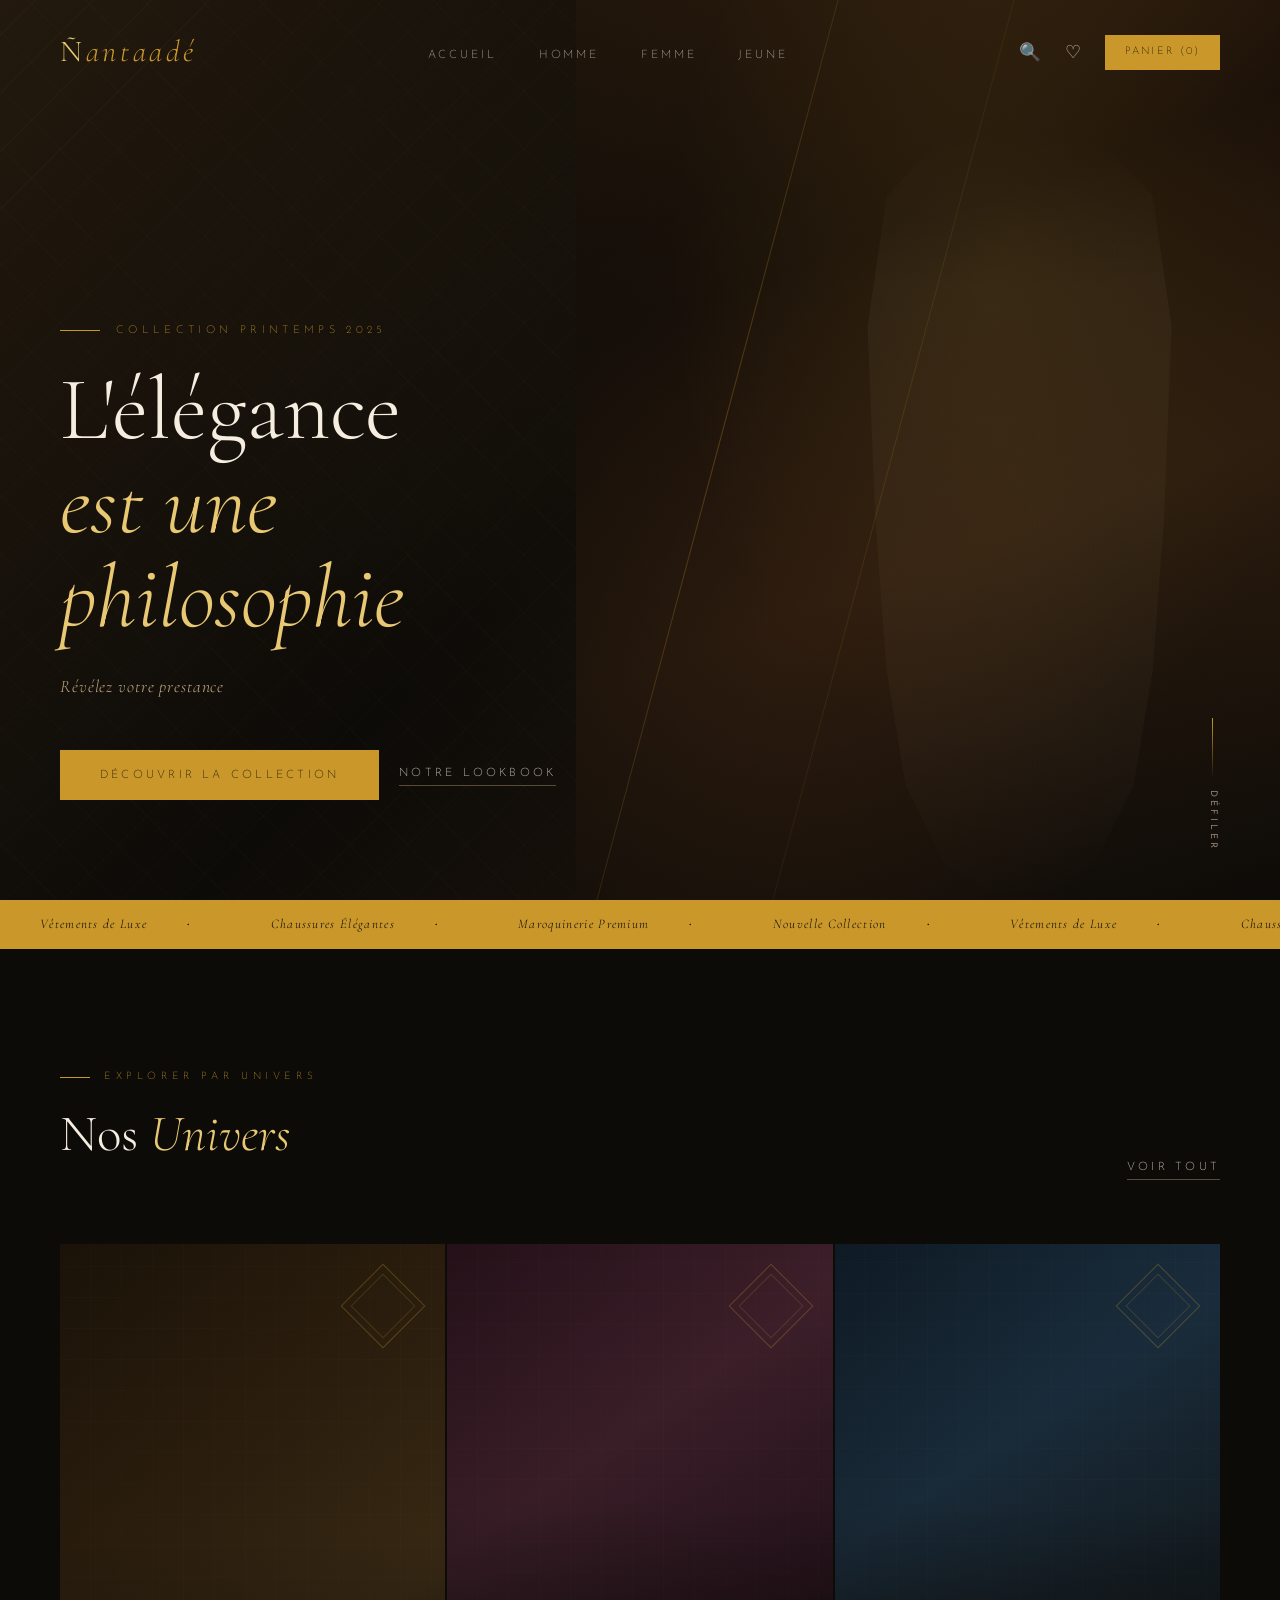
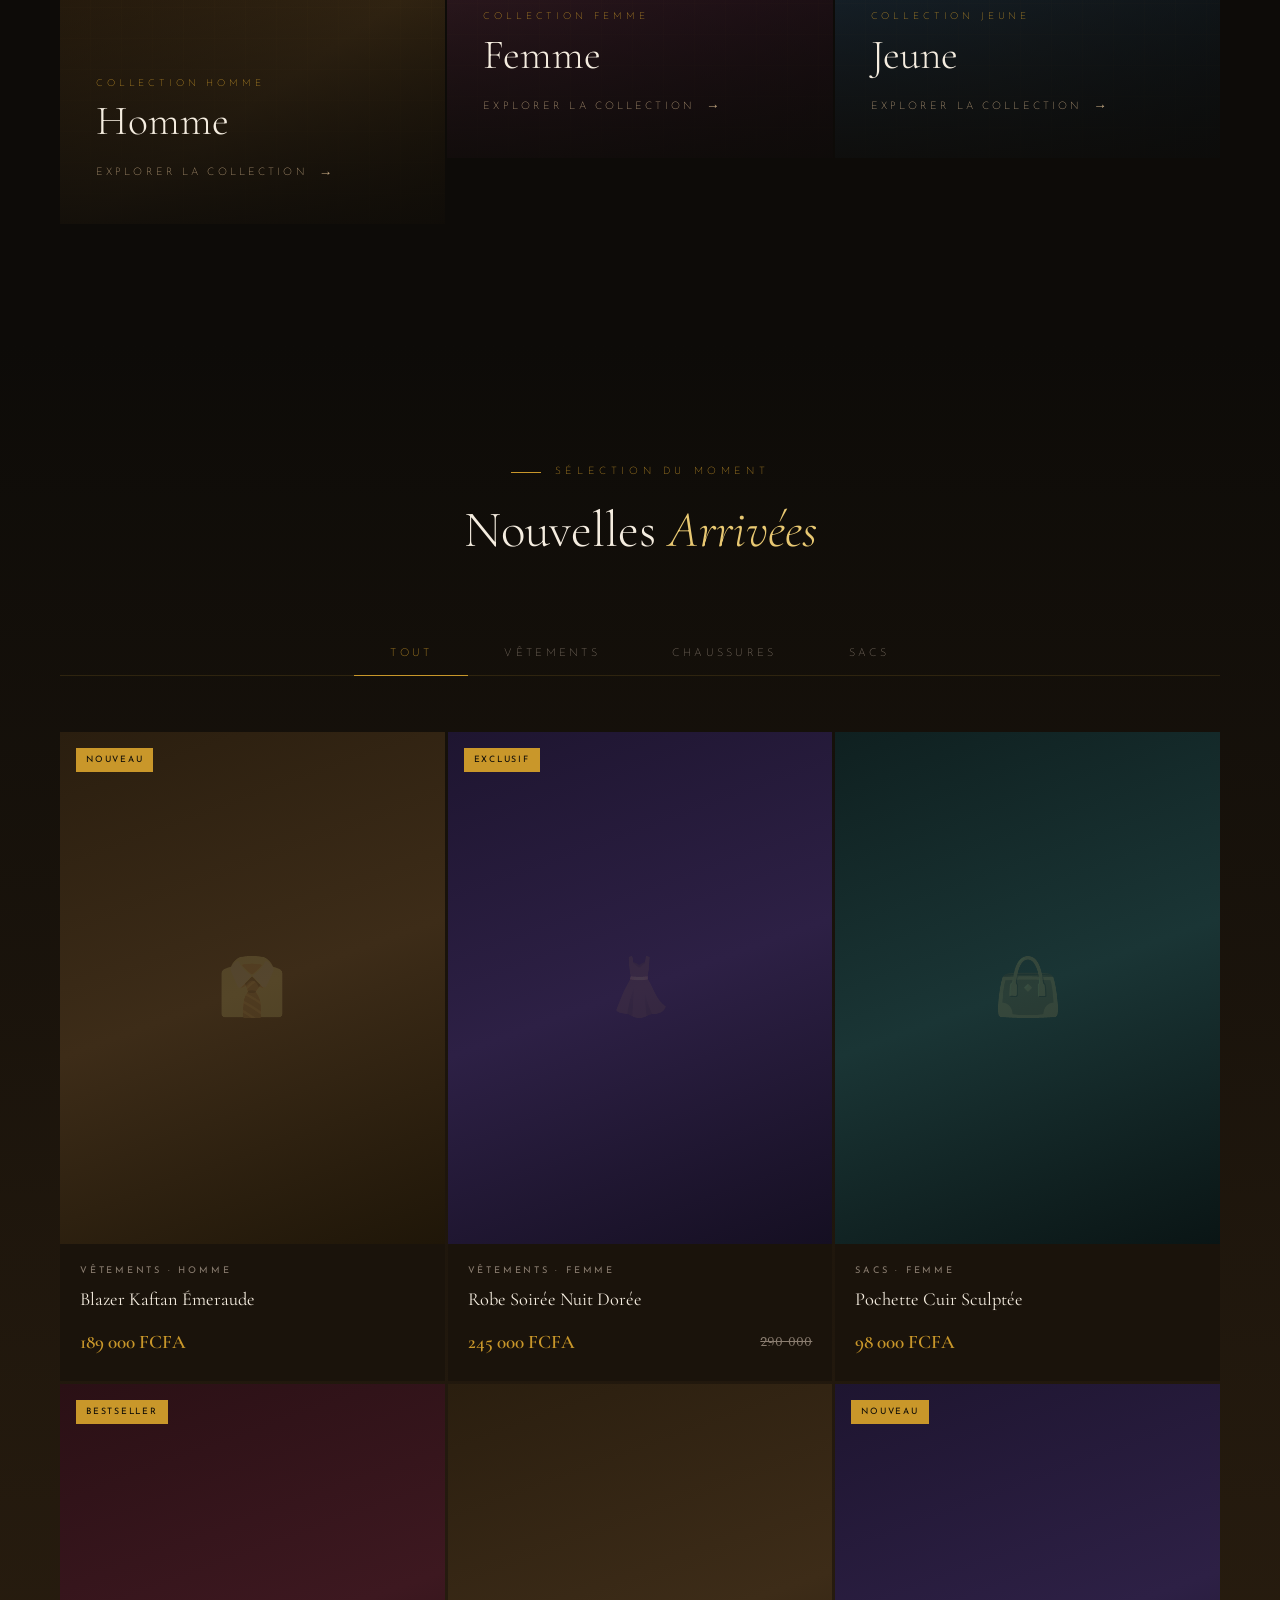
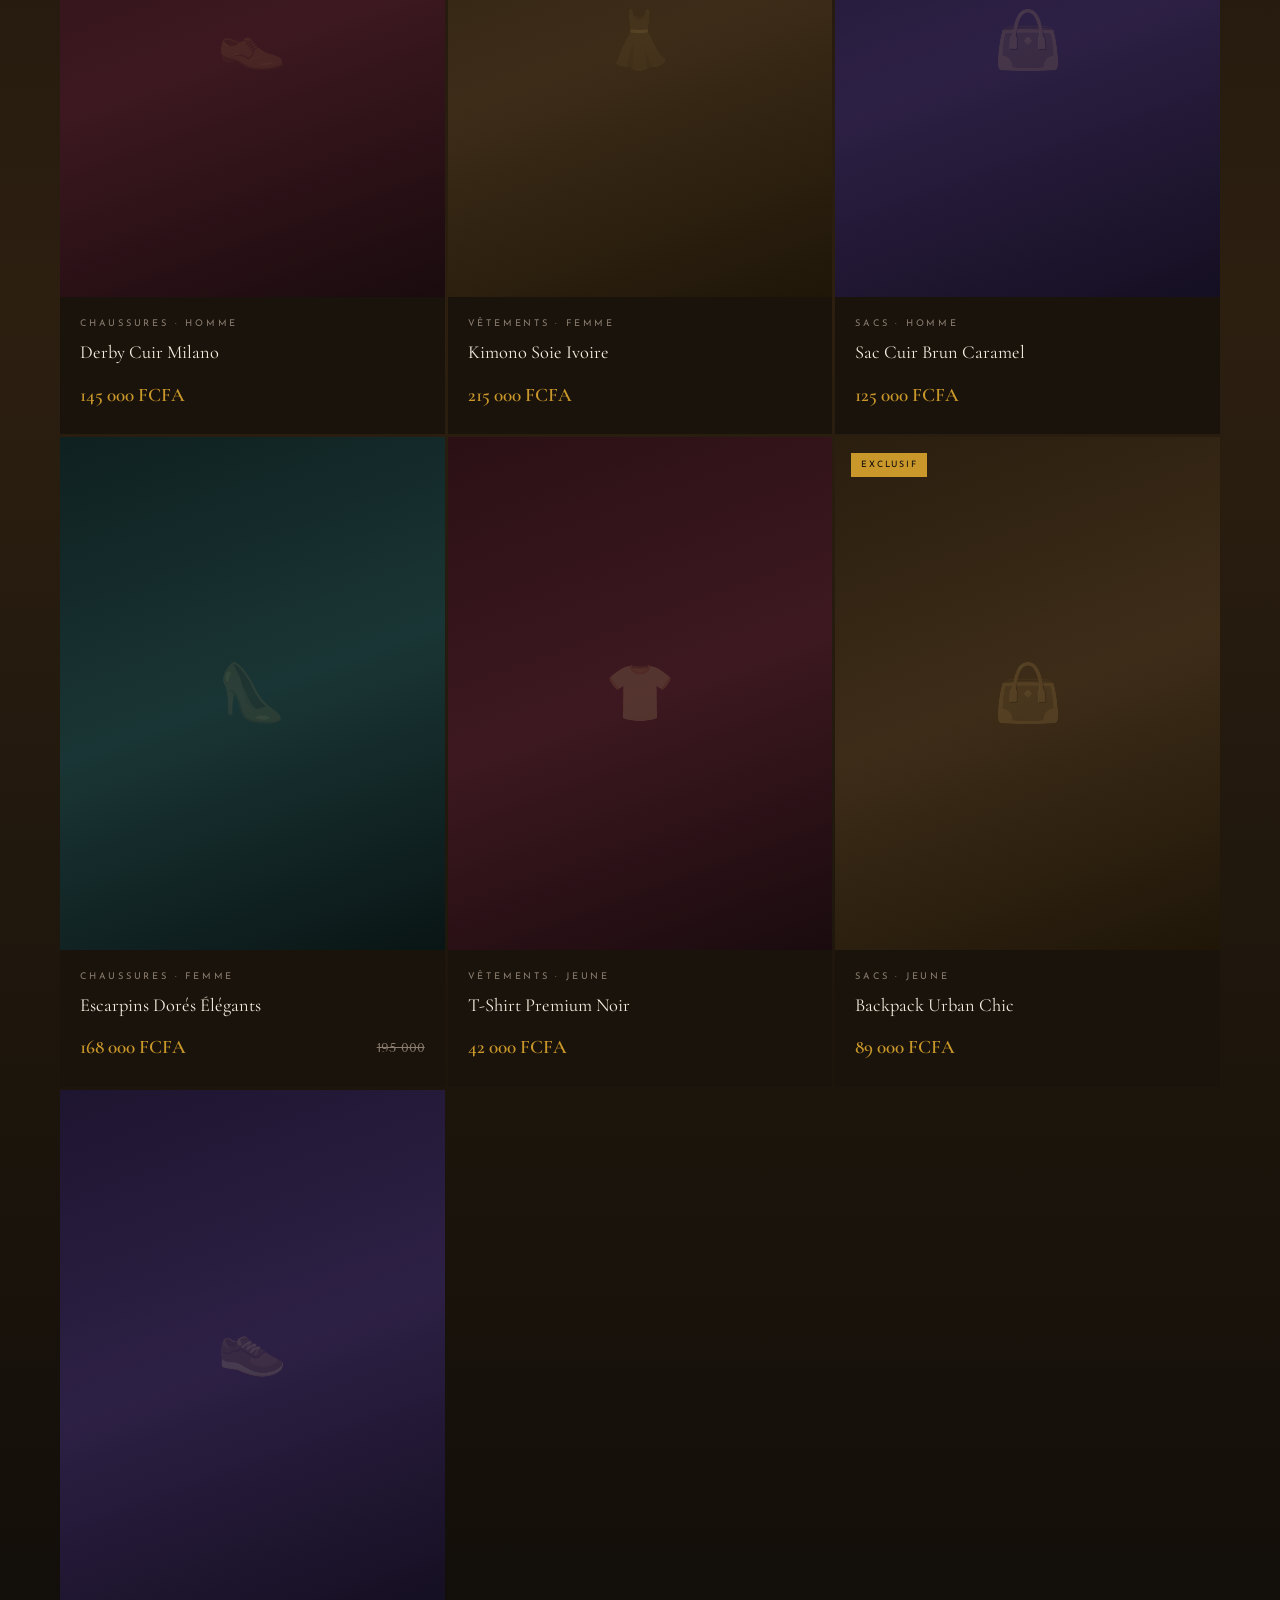
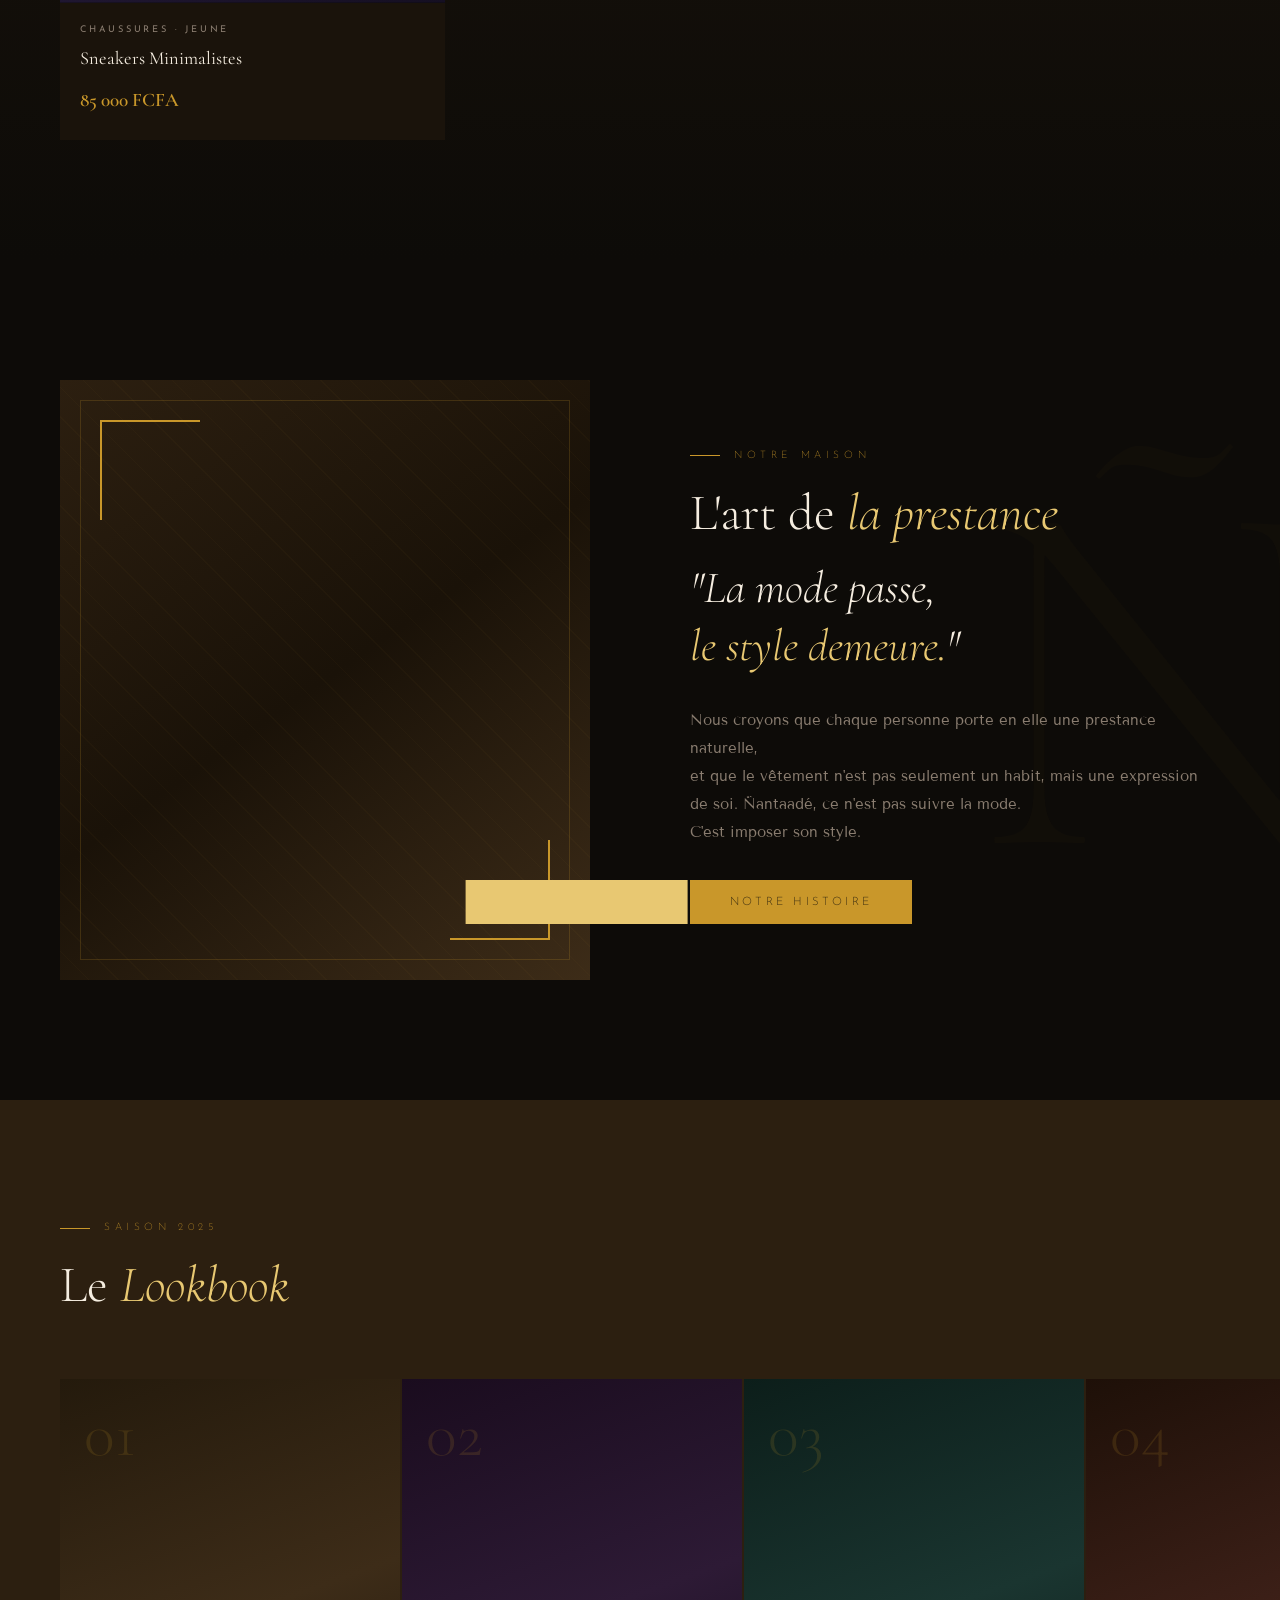
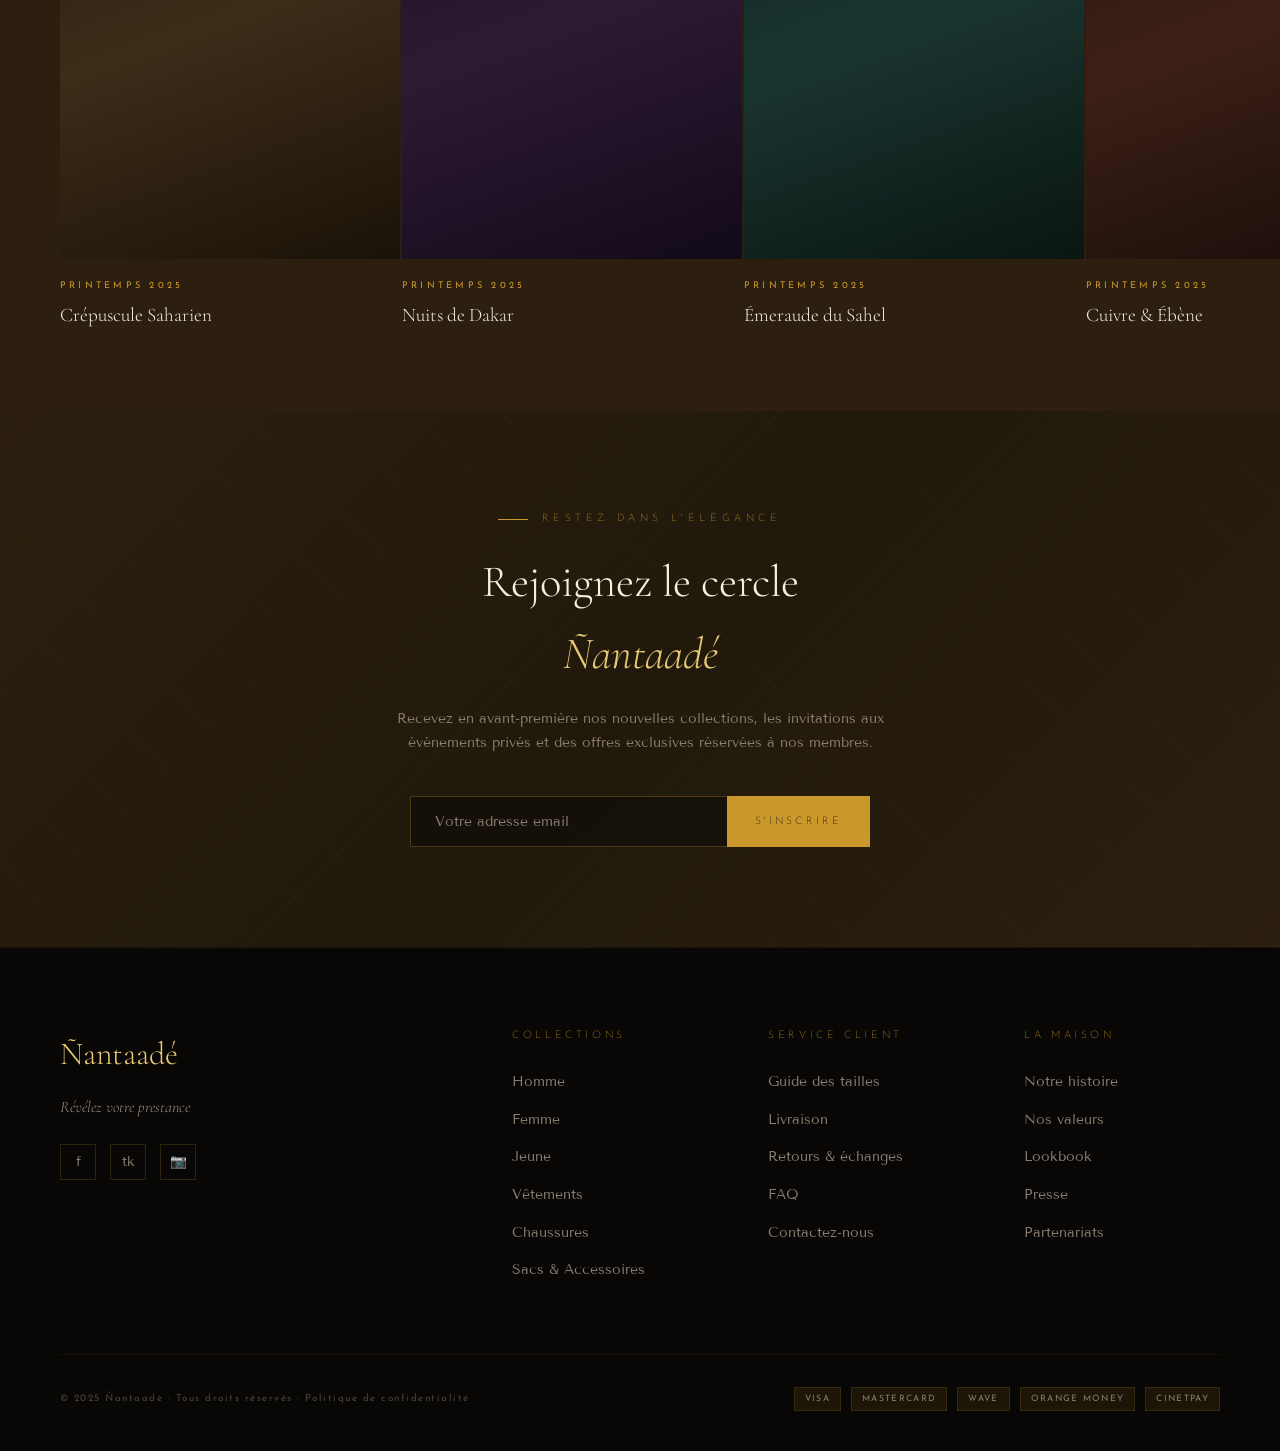
==== commit d1e25d57: "feat: Create collection pages (homme, femme, jeune) with product management system - Add three new c" ====
--- a/index.html
+++ b/index.html
@@ -14,9 +14,12 @@
 
 <!-- NAV -->
 <nav id="navbar">
-  <a href="#" class="nav-logo">Ñ<span>antaadé</span></a>
+  <a href="index.html" class="nav-logo">Ñ<span>antaadé</span></a>
   <ul class="nav-links">
-    <li><a href="#">Révélez votre prestance</a></li>
+    <li><a href="index.html">Accueil</a></li>
+    <li><a href="collections-homme.html">Homme</a></li>
+    <li><a href="collections-femme.html">Femme</a></li>
+    <li><a href="collections-jeune.html">Jeune</a></li>
   </ul>
   <div class="nav-right">
     <span class="nav-icon">🔍</span>
@@ -86,7 +89,7 @@
       <div class="cat-content">
         <div class="cat-tag">Collection Homme</div>
         <div class="cat-name">Homme</div>
-        <a href="#collection" class="cat-link" data-filter="homme">Explorer la collection</a>
+        <a href="collections-homme.html" class="cat-link">Explorer la collection</a>
       </div>
     </div>
     <div class="cat-card">
@@ -97,7 +100,7 @@
       <div class="cat-content">
         <div class="cat-tag">Collection Femme</div>
         <div class="cat-name">Femme</div>
-        <a href="#collection" class="cat-link" data-filter="femme">Explorer la collection</a>
+        <a href="collections-femme.html" class="cat-link">Explorer la collection</a>
       </div>
     </div>
     <div class="cat-card">
--- a/css/main.css
+++ b/css/main.css
@@ -43,6 +43,13 @@
   transition: opacity 0.3s, color 0.3s;
   position: relative;
   cursor: pointer;
+}
+.nav-links a.active-link {
+  color: var(--or-clair);
+  opacity: 1;
+}
+.nav-links a.active-link::after {
+  transform: scaleX(1);
 }
 .nav-links a::after {
   content: '';
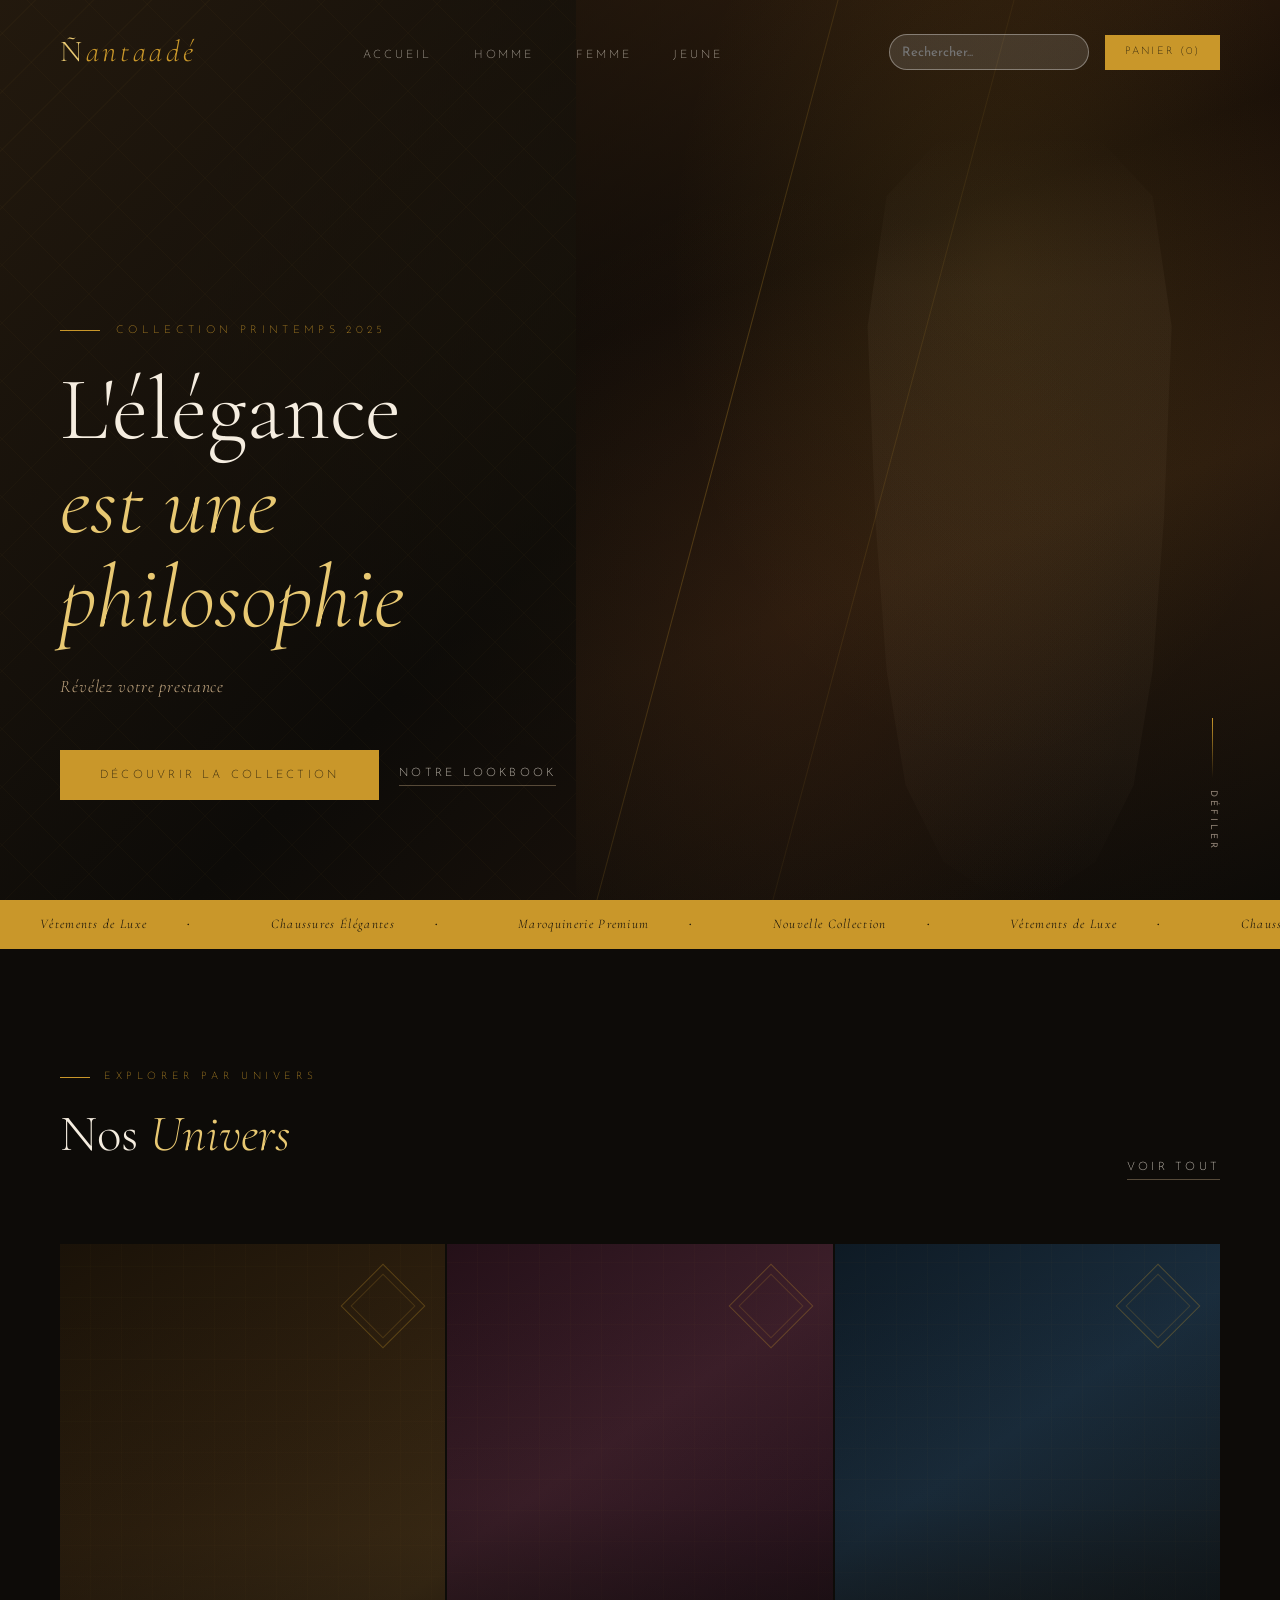
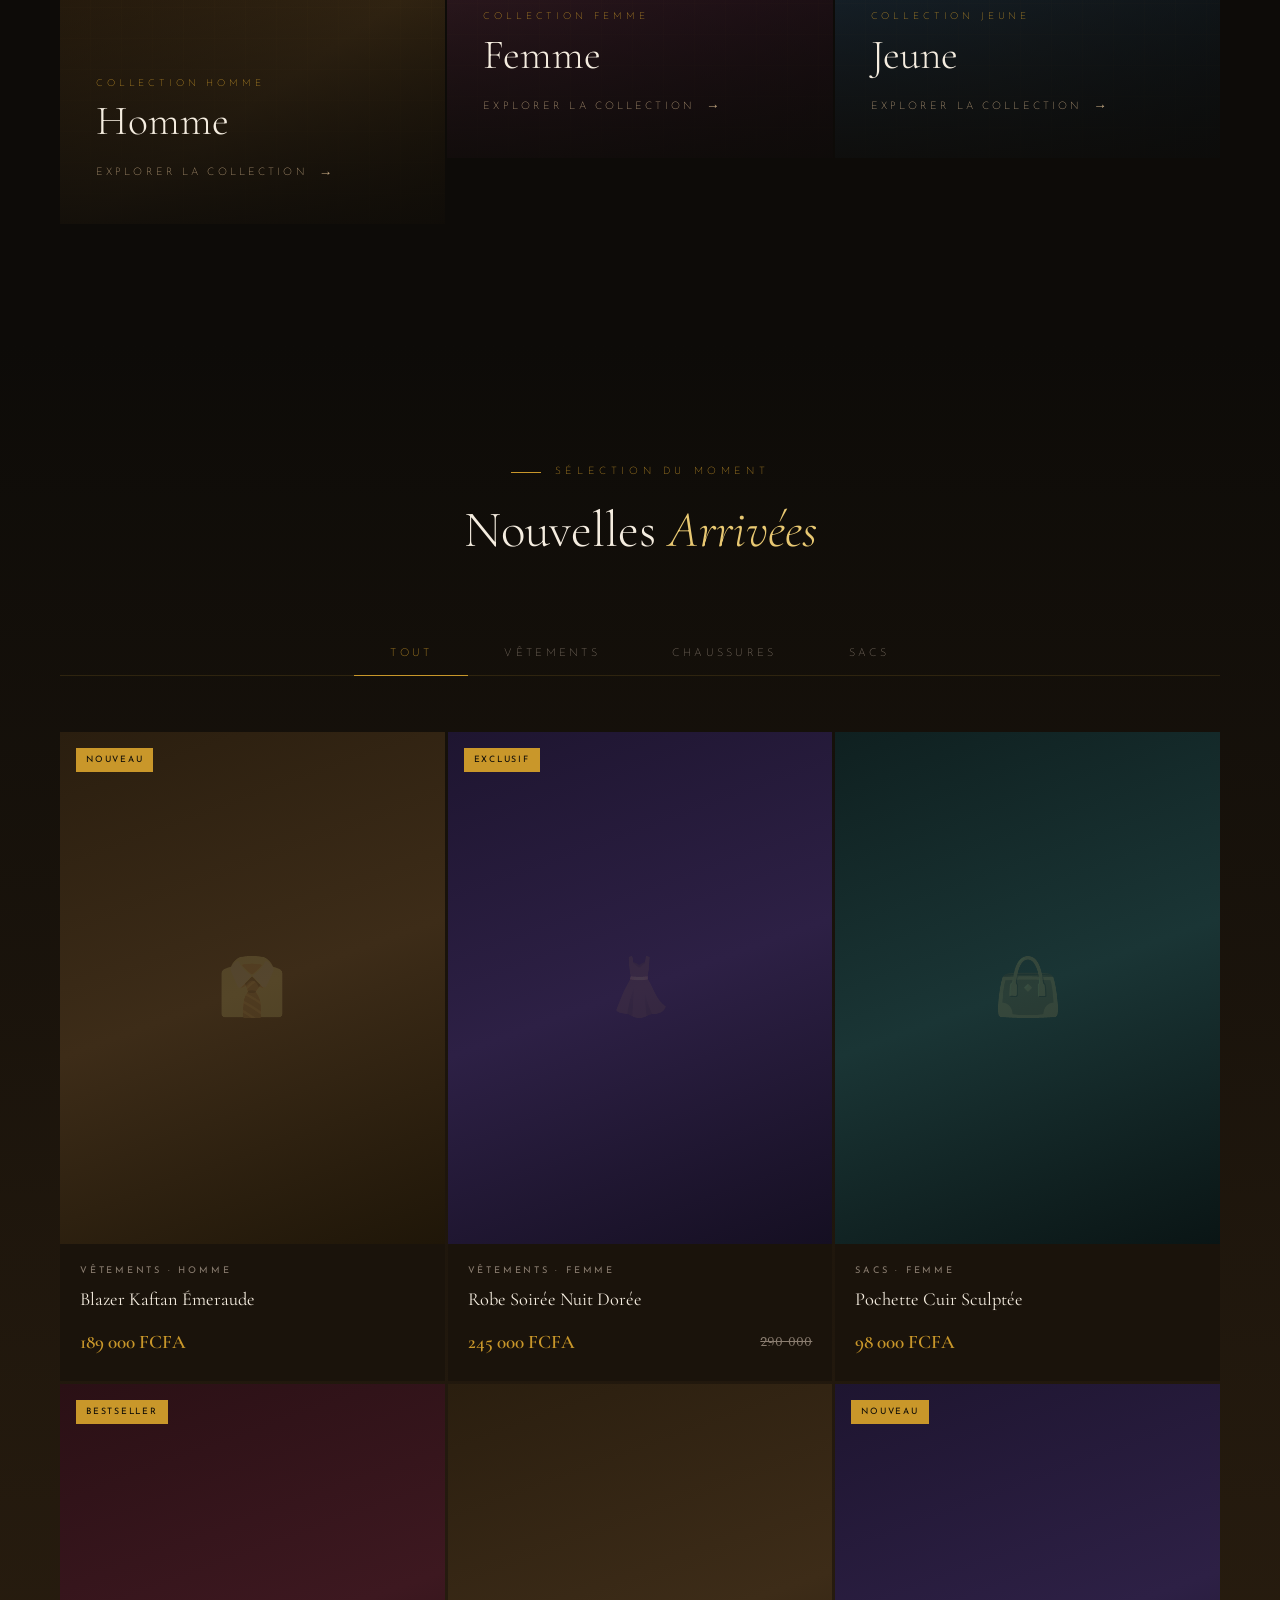
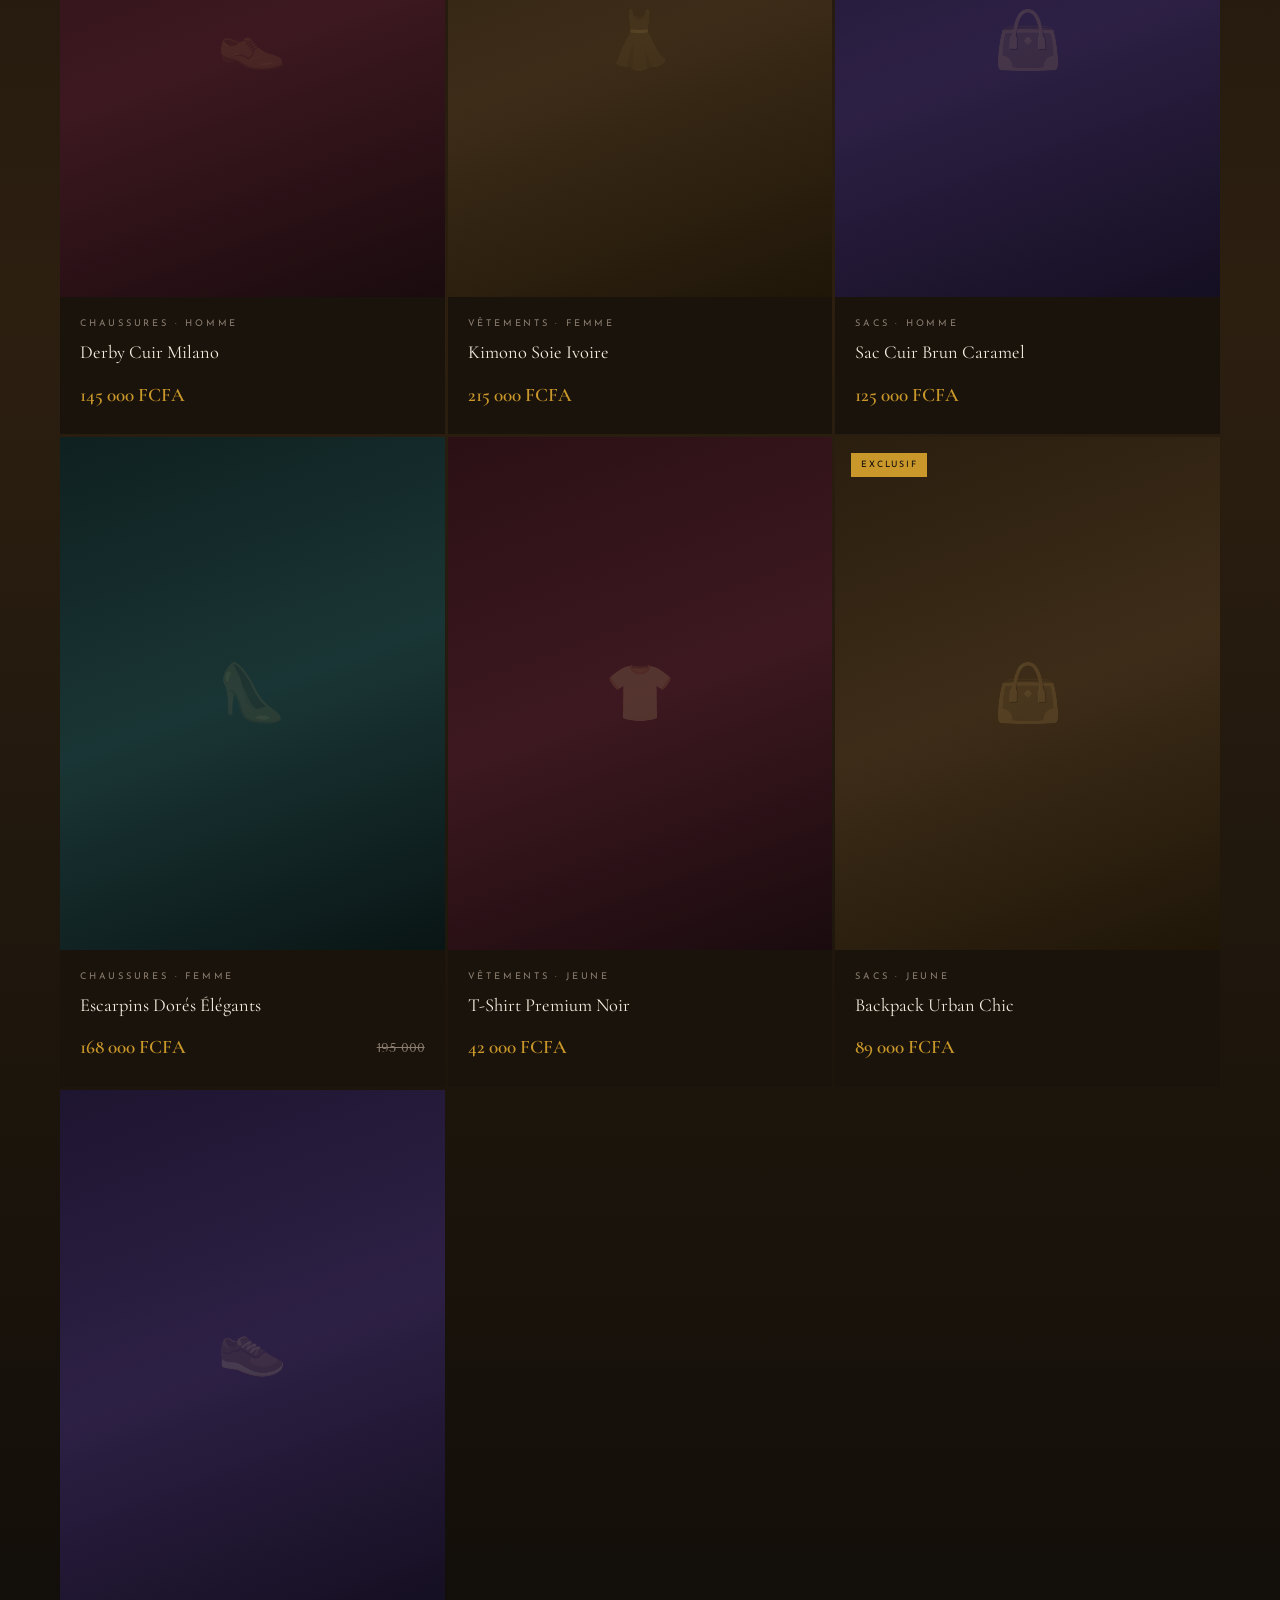
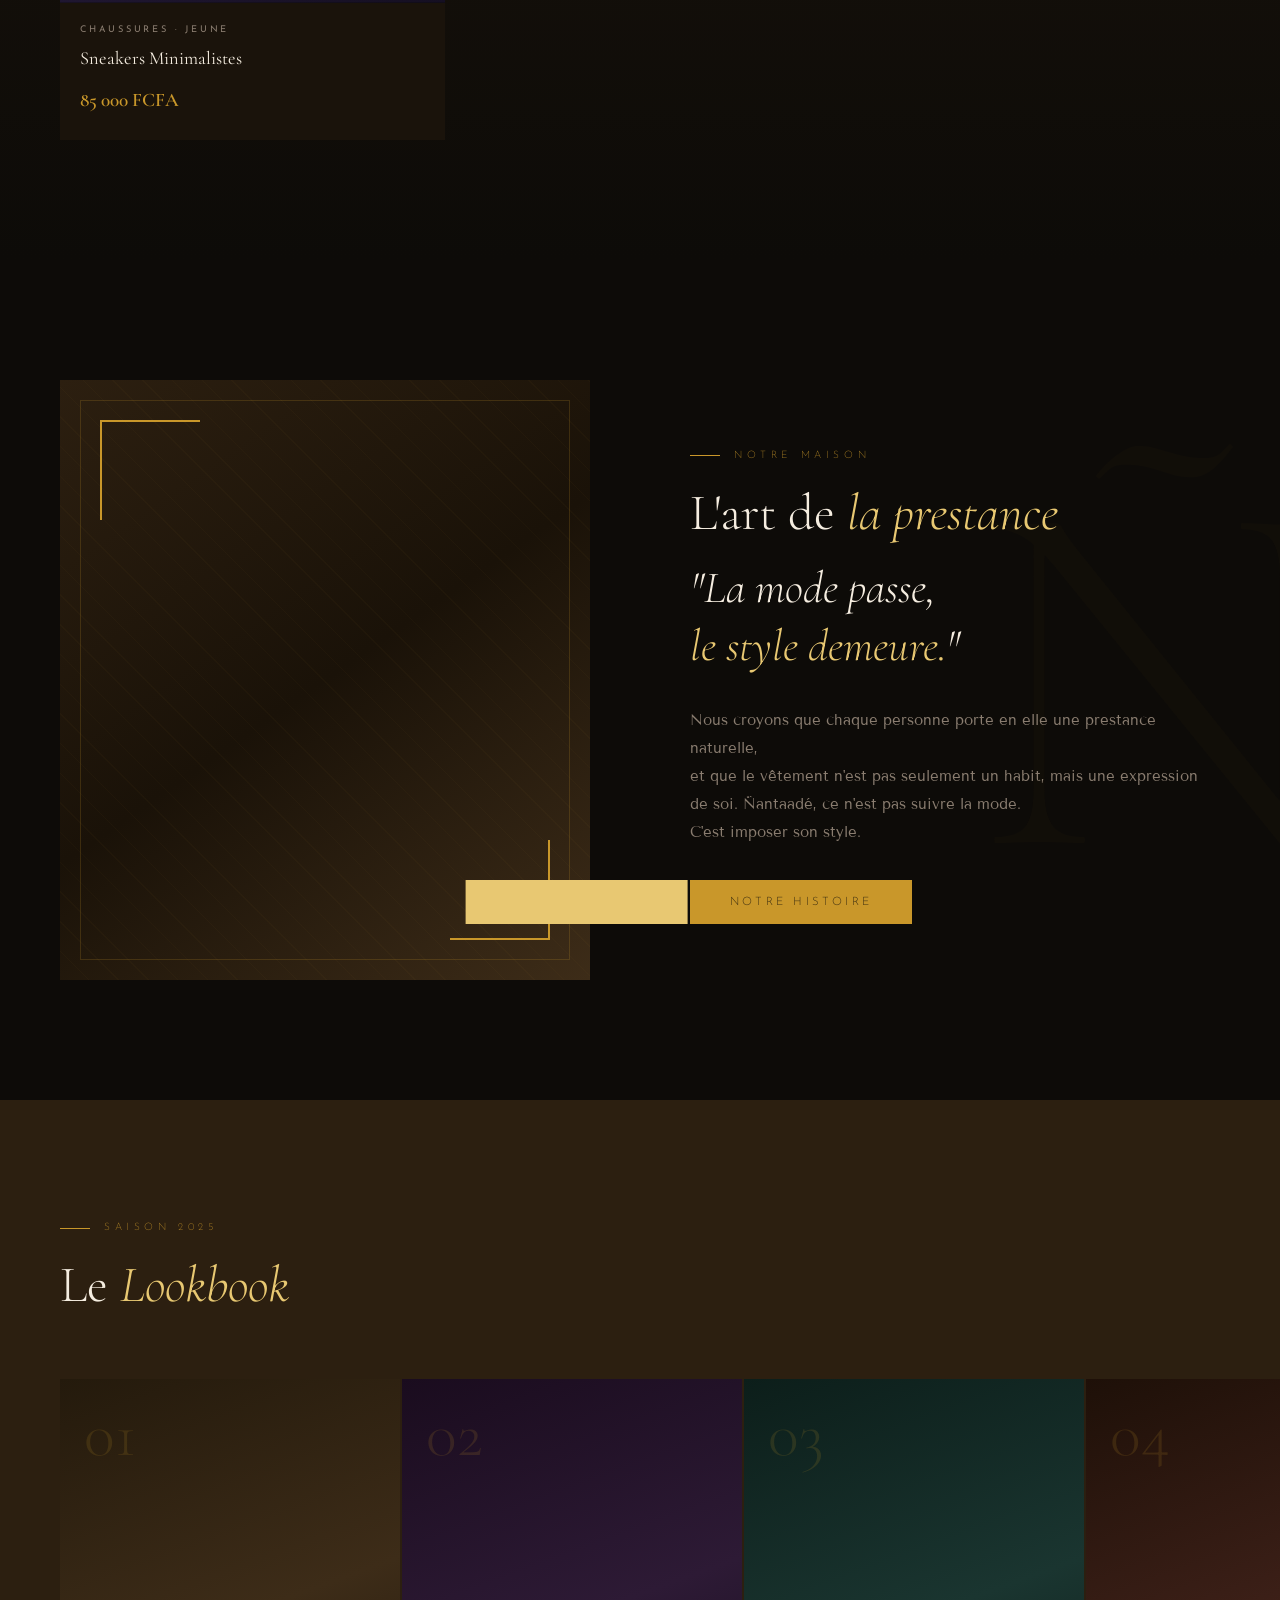
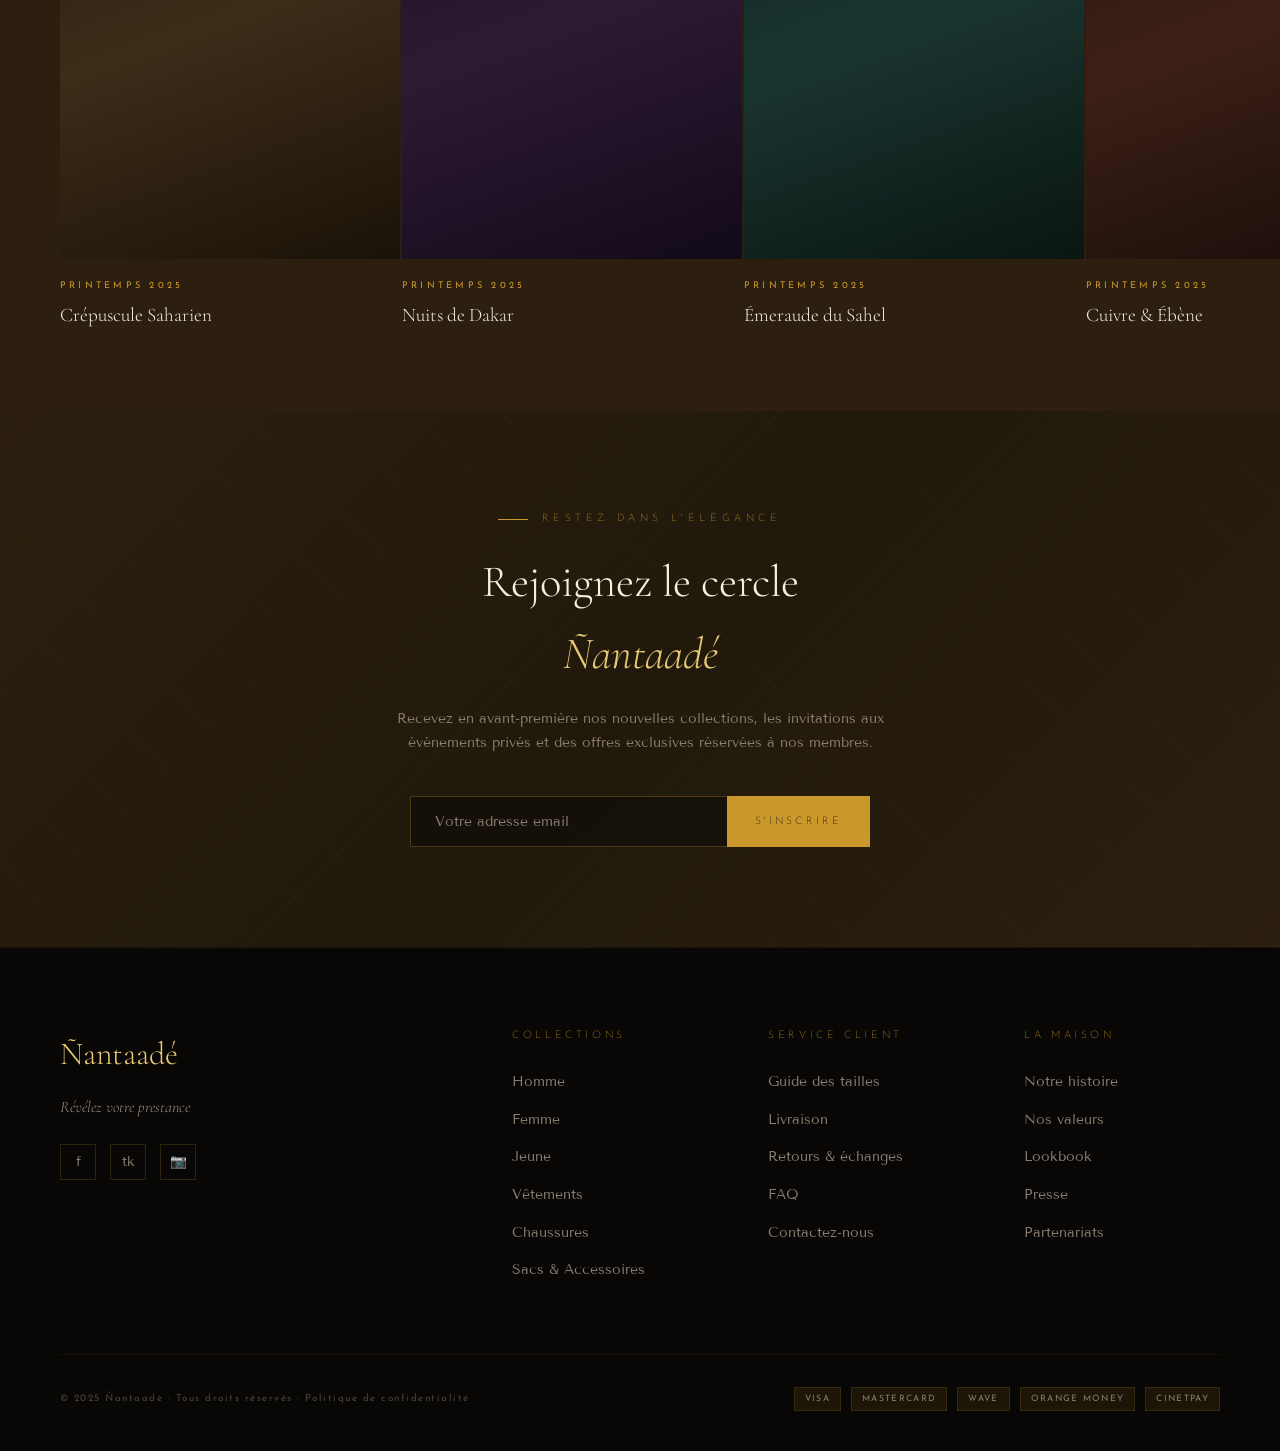
==== commit c4d04af2: "feat: Add lookbook and decouvrir collection pages; connect index hero buttons to new pages" ====
--- a/index.html
+++ b/index.html
@@ -22,8 +22,9 @@
     <li><a href="collections-jeune.html">Jeune</a></li>
   </ul>
   <div class="nav-right">
-    <span class="nav-icon">🔍</span>
-    <span class="nav-icon">♡</span>
+    <label class="nav-search">
+      <input type="text" class="nav-search-input" placeholder="Rechercher..." aria-label="Recherche">
+    </label>
     <a href="#" class="nav-cart"><span>Panier (0)</span></a>
   </div>
 </nav>
@@ -43,8 +44,8 @@
     </h1>
     <p class="hero-slogan">Révélez votre prestance</p>
     <div class="hero-ctas">
-      <a href="#" class="btn-primary"><span>Découvrir la collection</span></a>
-      <a href="#" class="btn-secondary">Notre lookbook</a>
+      <a href="decouvrir-collection.html" class="btn-primary"><span>Découvrir la collection</span></a>
+      <a href="lookbook.html" class="btn-secondary">Notre lookbook</a>
     </div>
   </div>
   <div class="hero-scroll">
--- a/css/main.css
+++ b/css/main.css
@@ -62,7 +62,28 @@
 .nav-links a:hover { opacity: 1; color: var(--or-clair); }
 .nav-links a:hover::after { transform: scaleX(1); }
 .nav-right {
-  display: flex; align-items: center; gap: 24px;
+  display: flex; align-items: center; gap: 16px;
+}
+.nav-search {
+  position: relative;
+}
+.nav-search-input {
+  height: 36px;
+  width: 200px;
+  padding: 6px 12px;
+  border: 1px solid rgba(255,255,255,0.35);
+  background: rgba(255,255,255,0.12);
+  color: var(--creme);
+  border-radius: 22px;
+  font-family: var(--font-ui);
+  font-size: 0.82rem;
+  transition: all 0.25s ease;
+}
+.nav-search-input:focus {
+  outline: none;
+  width: 250px;
+  background: rgba(255,255,255,0.2);
+  border-color: var(--or);
 }
 .nav-icon {
   color: var(--creme); opacity: 0.8;
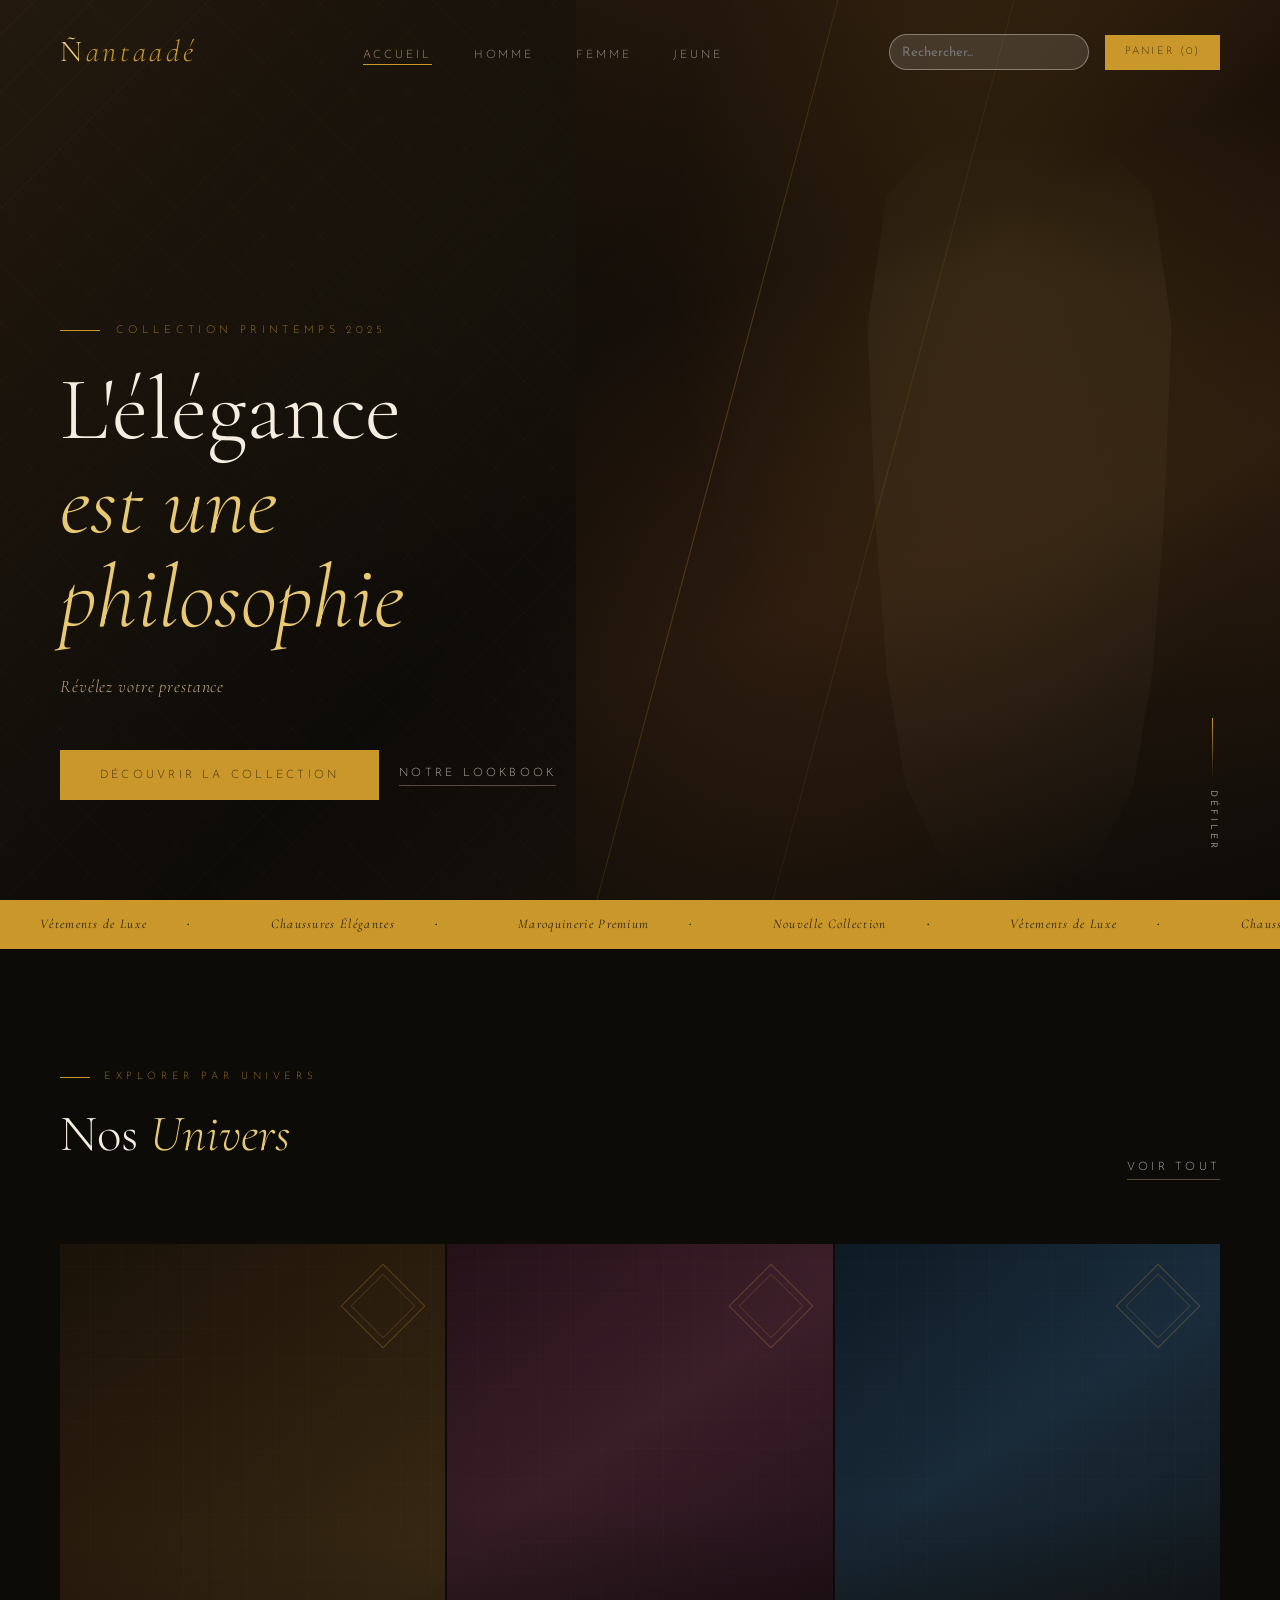
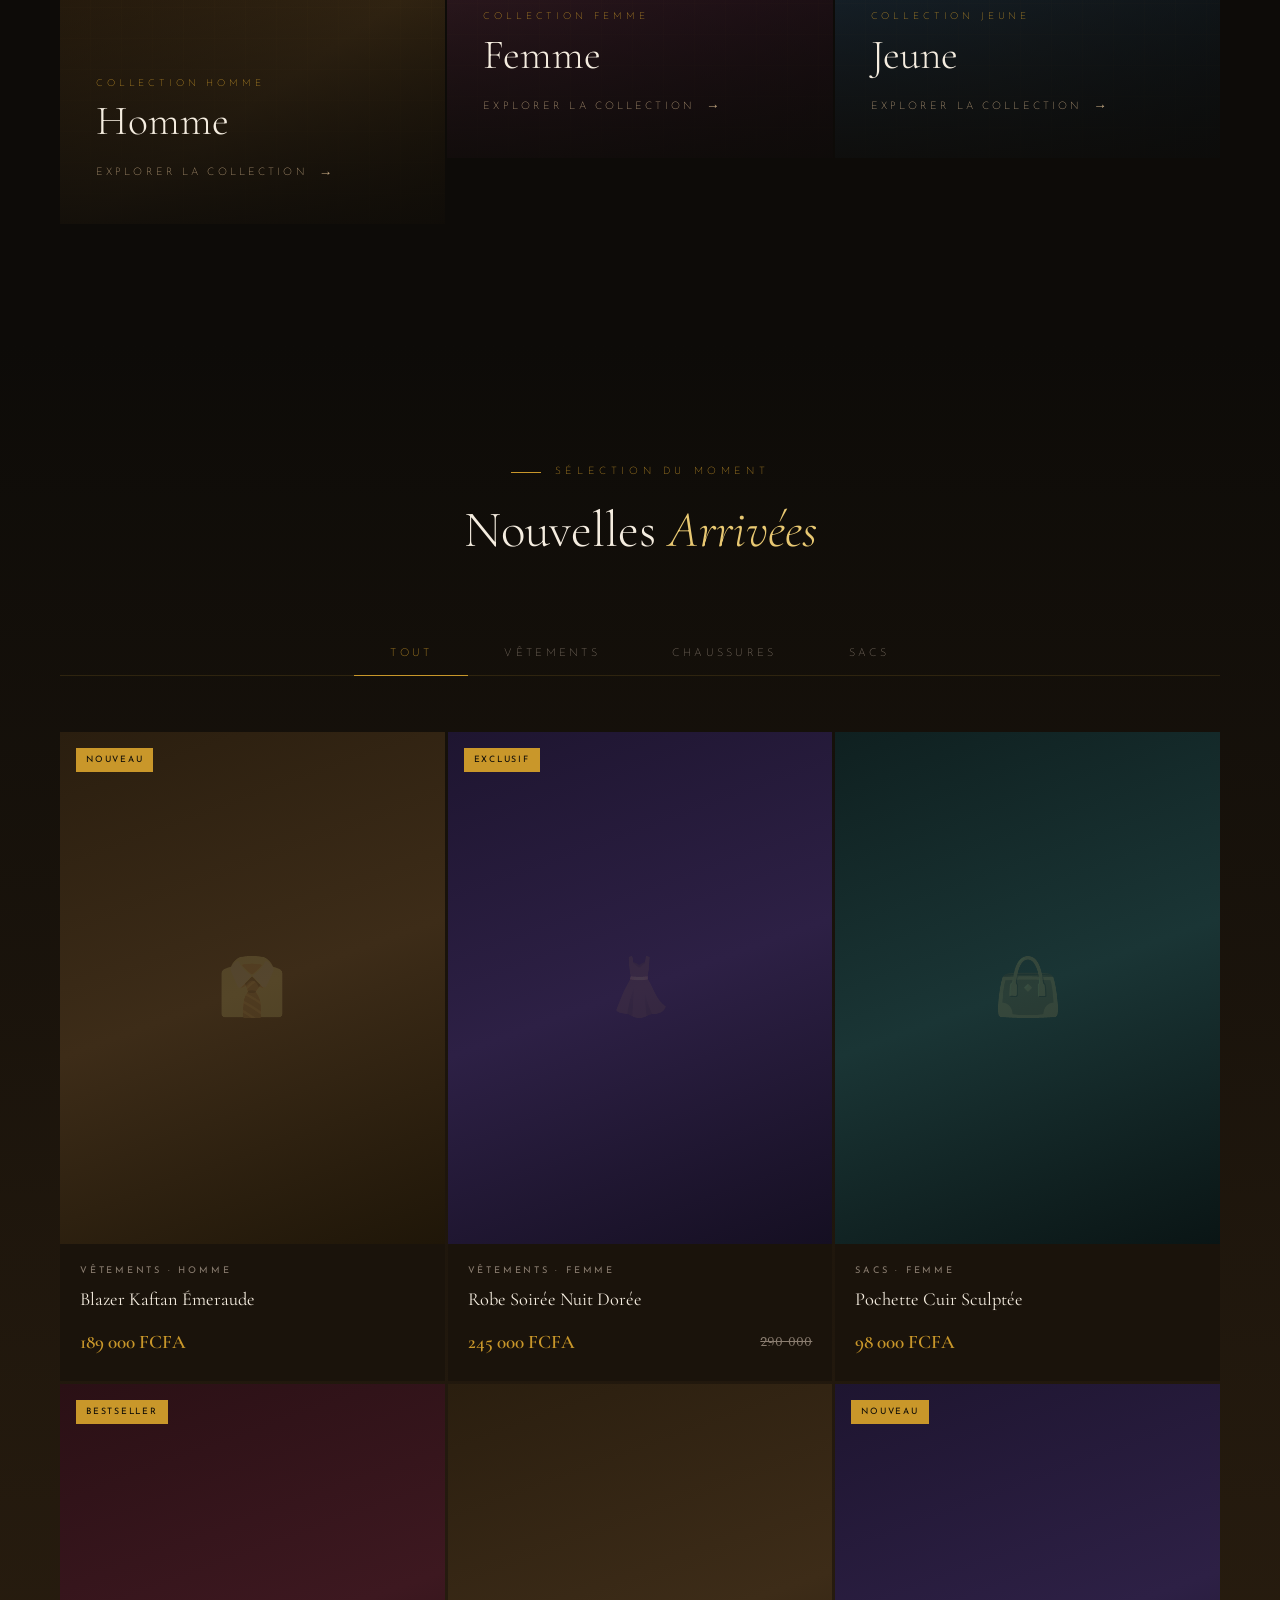
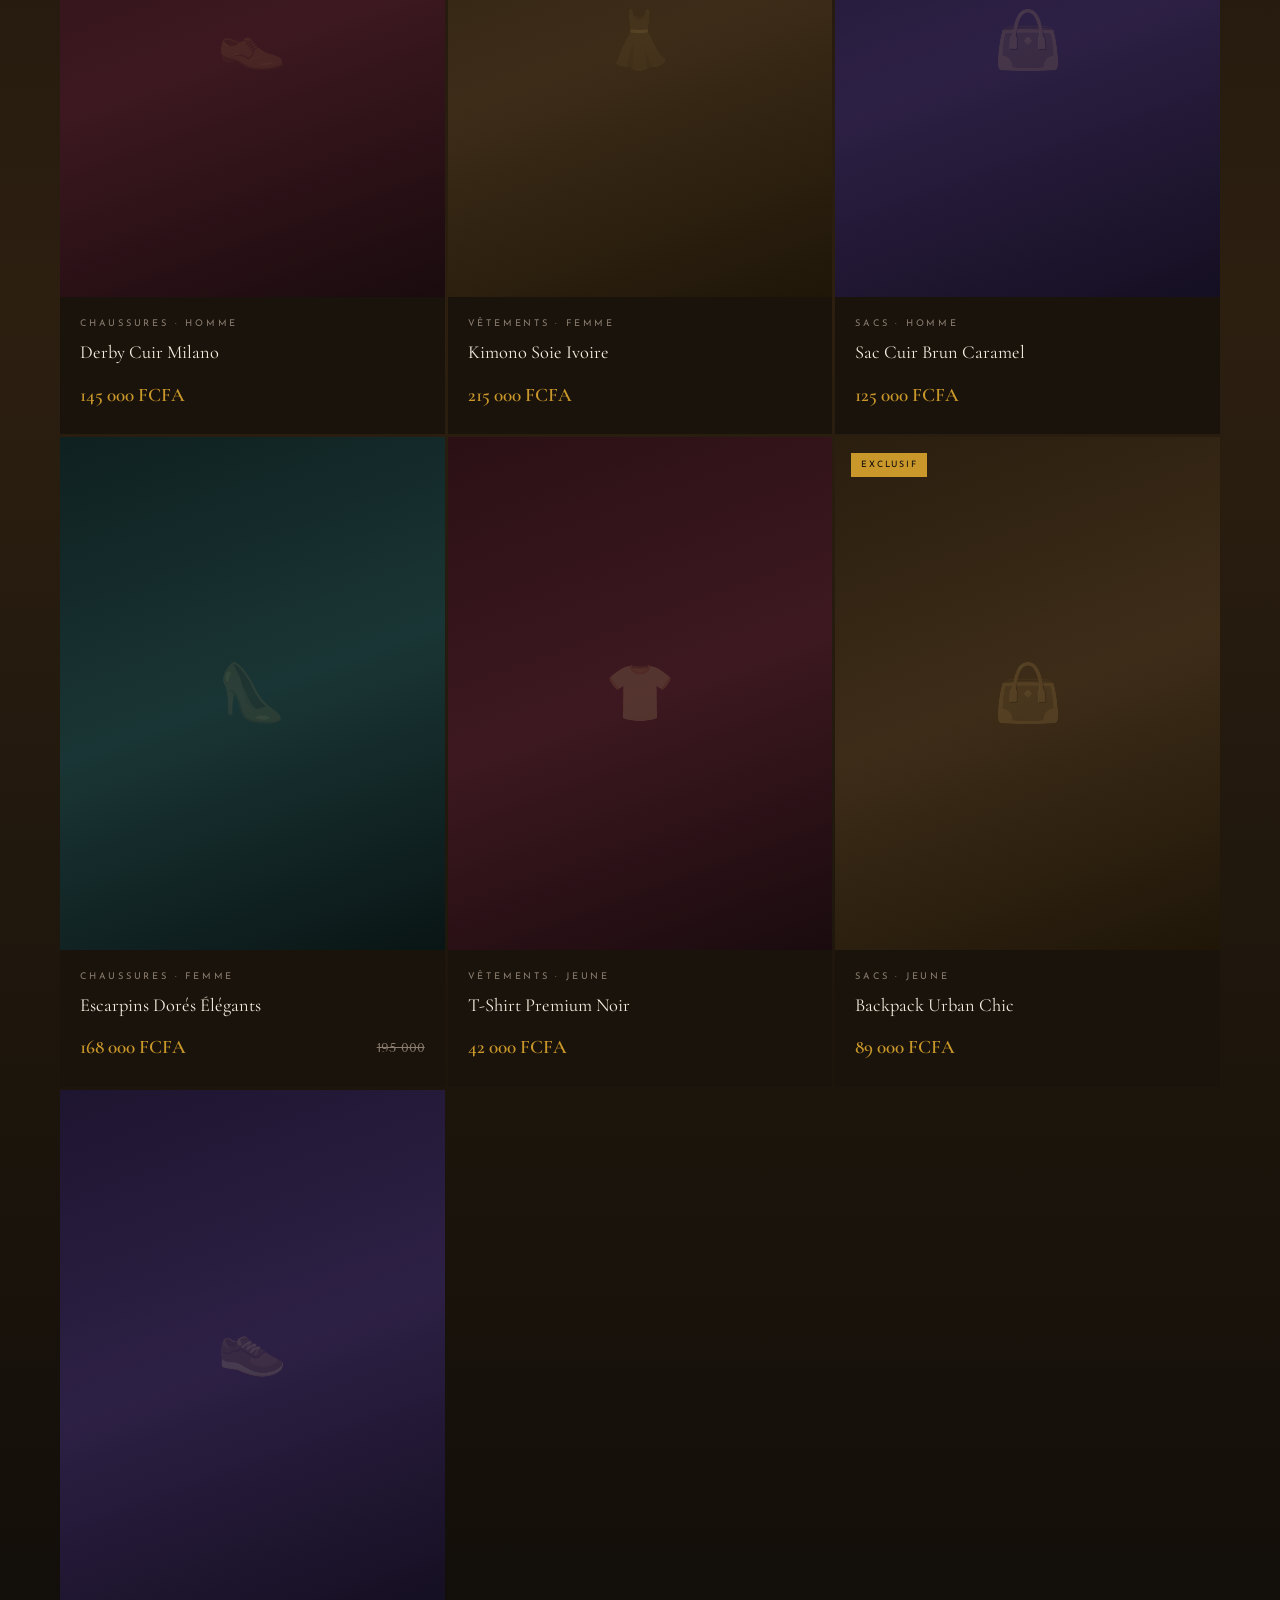
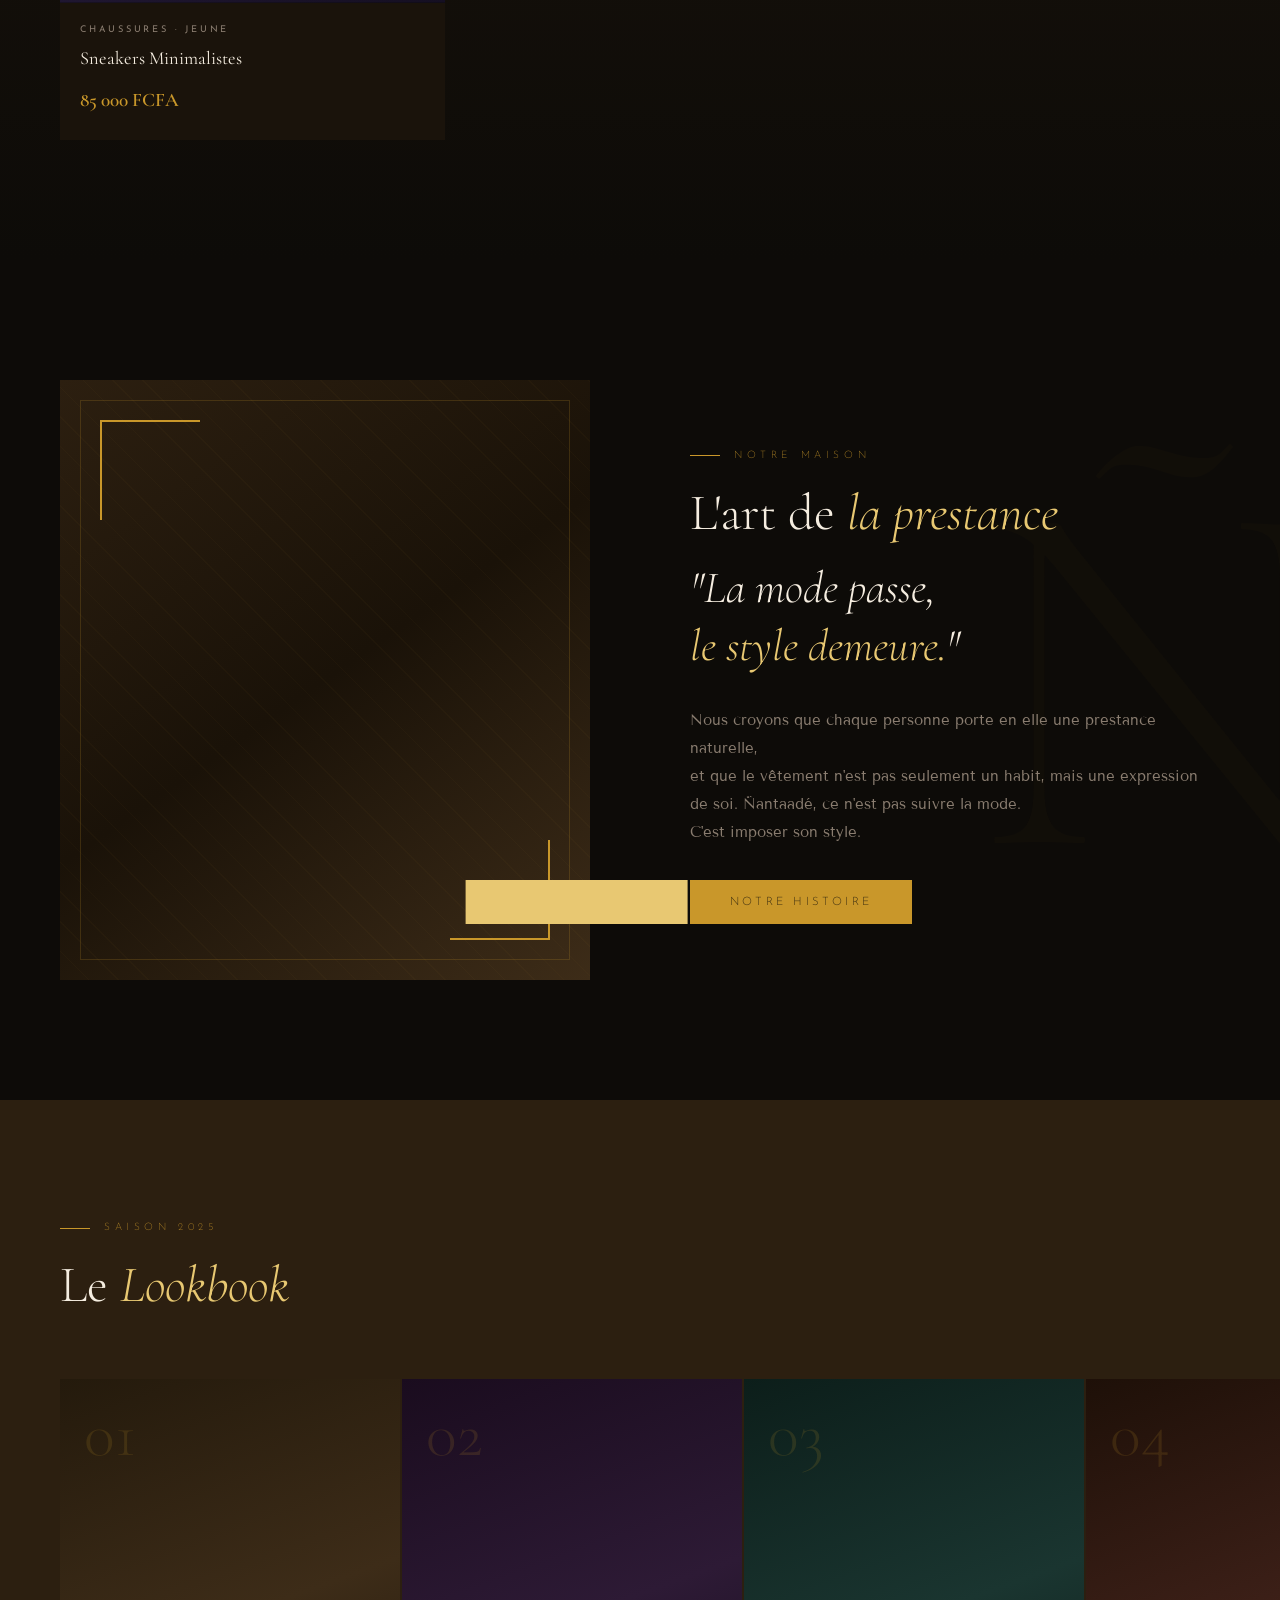
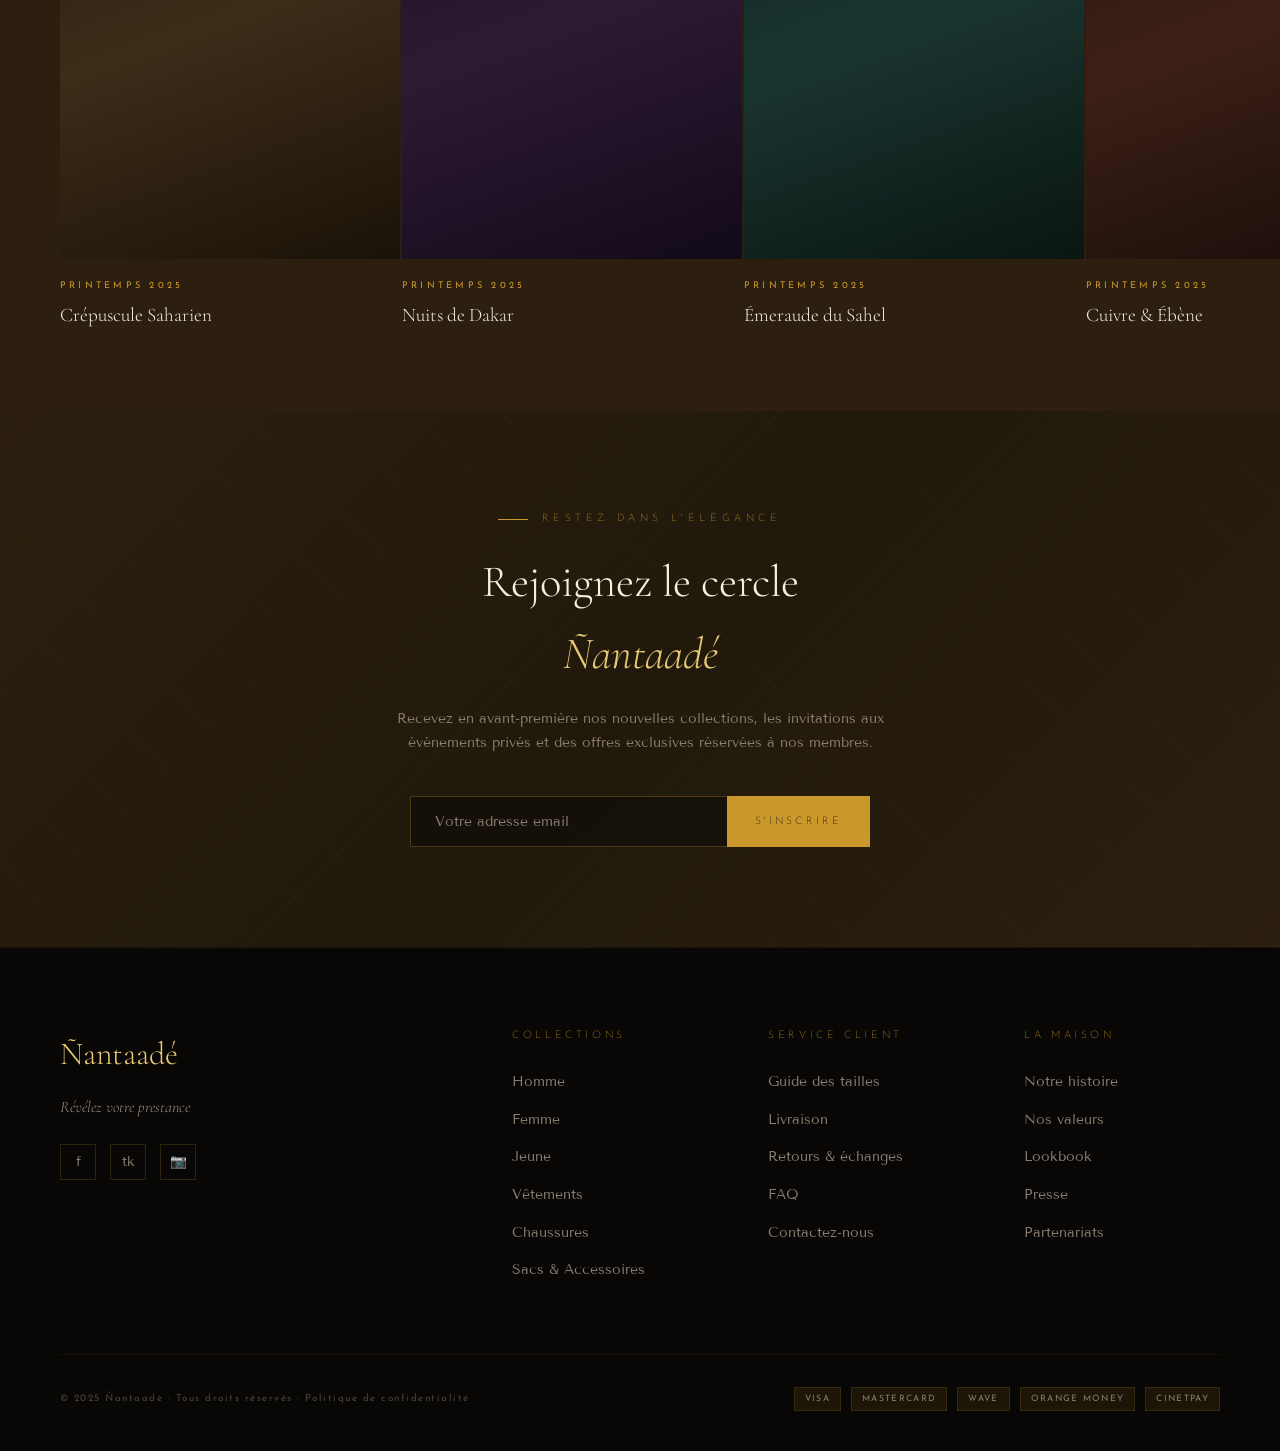
==== commit 82e6f3b6: "chore: polish site navigation, global search and active link state for production readiness" ====
--- a/index.html
+++ b/index.html
@@ -112,7 +112,7 @@
       <div class="cat-content">
         <div class="cat-tag">Collection Jeune</div>
         <div class="cat-name">Jeune</div>
-        <a href="#collection" class="cat-link" data-filter="jeune">Explorer la collection</a>
+        <a href="collections-jeune.html" class="cat-link">Explorer la collection</a>
       </div>
     </div>
   </div>
